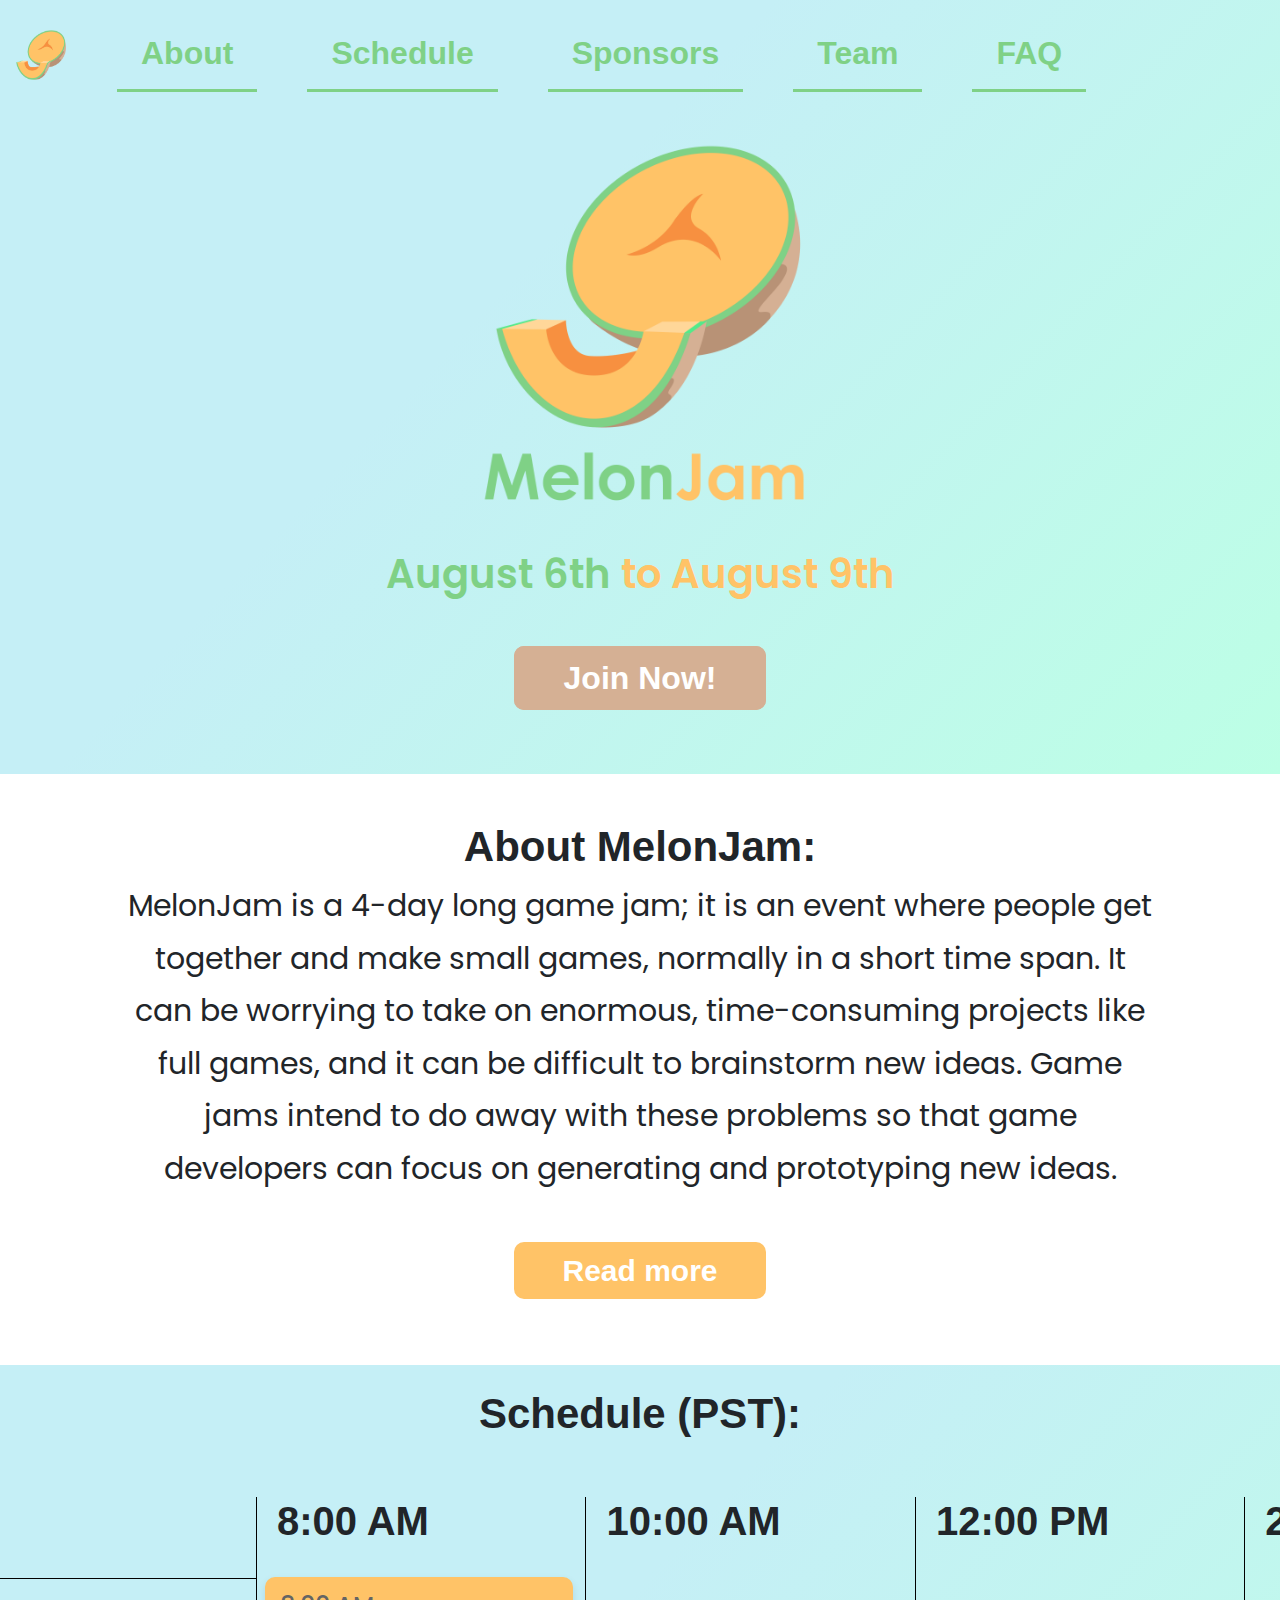
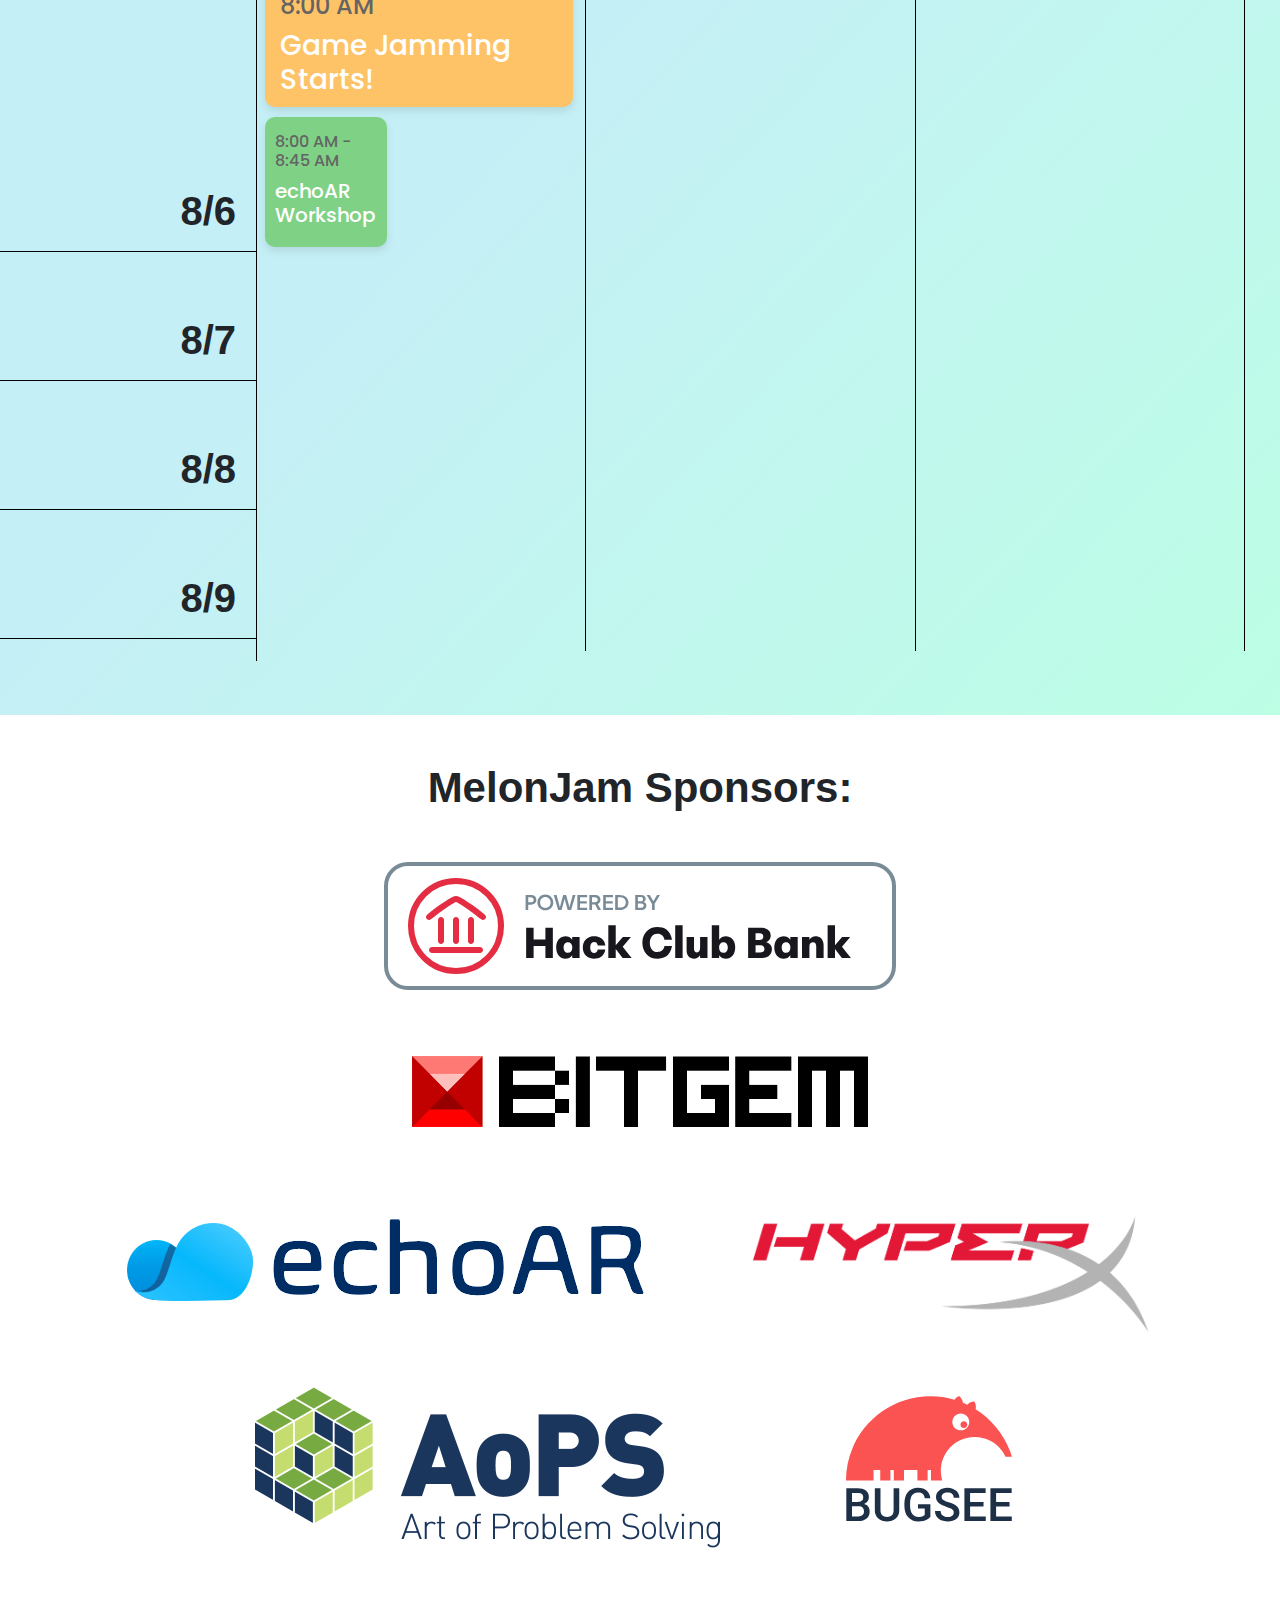
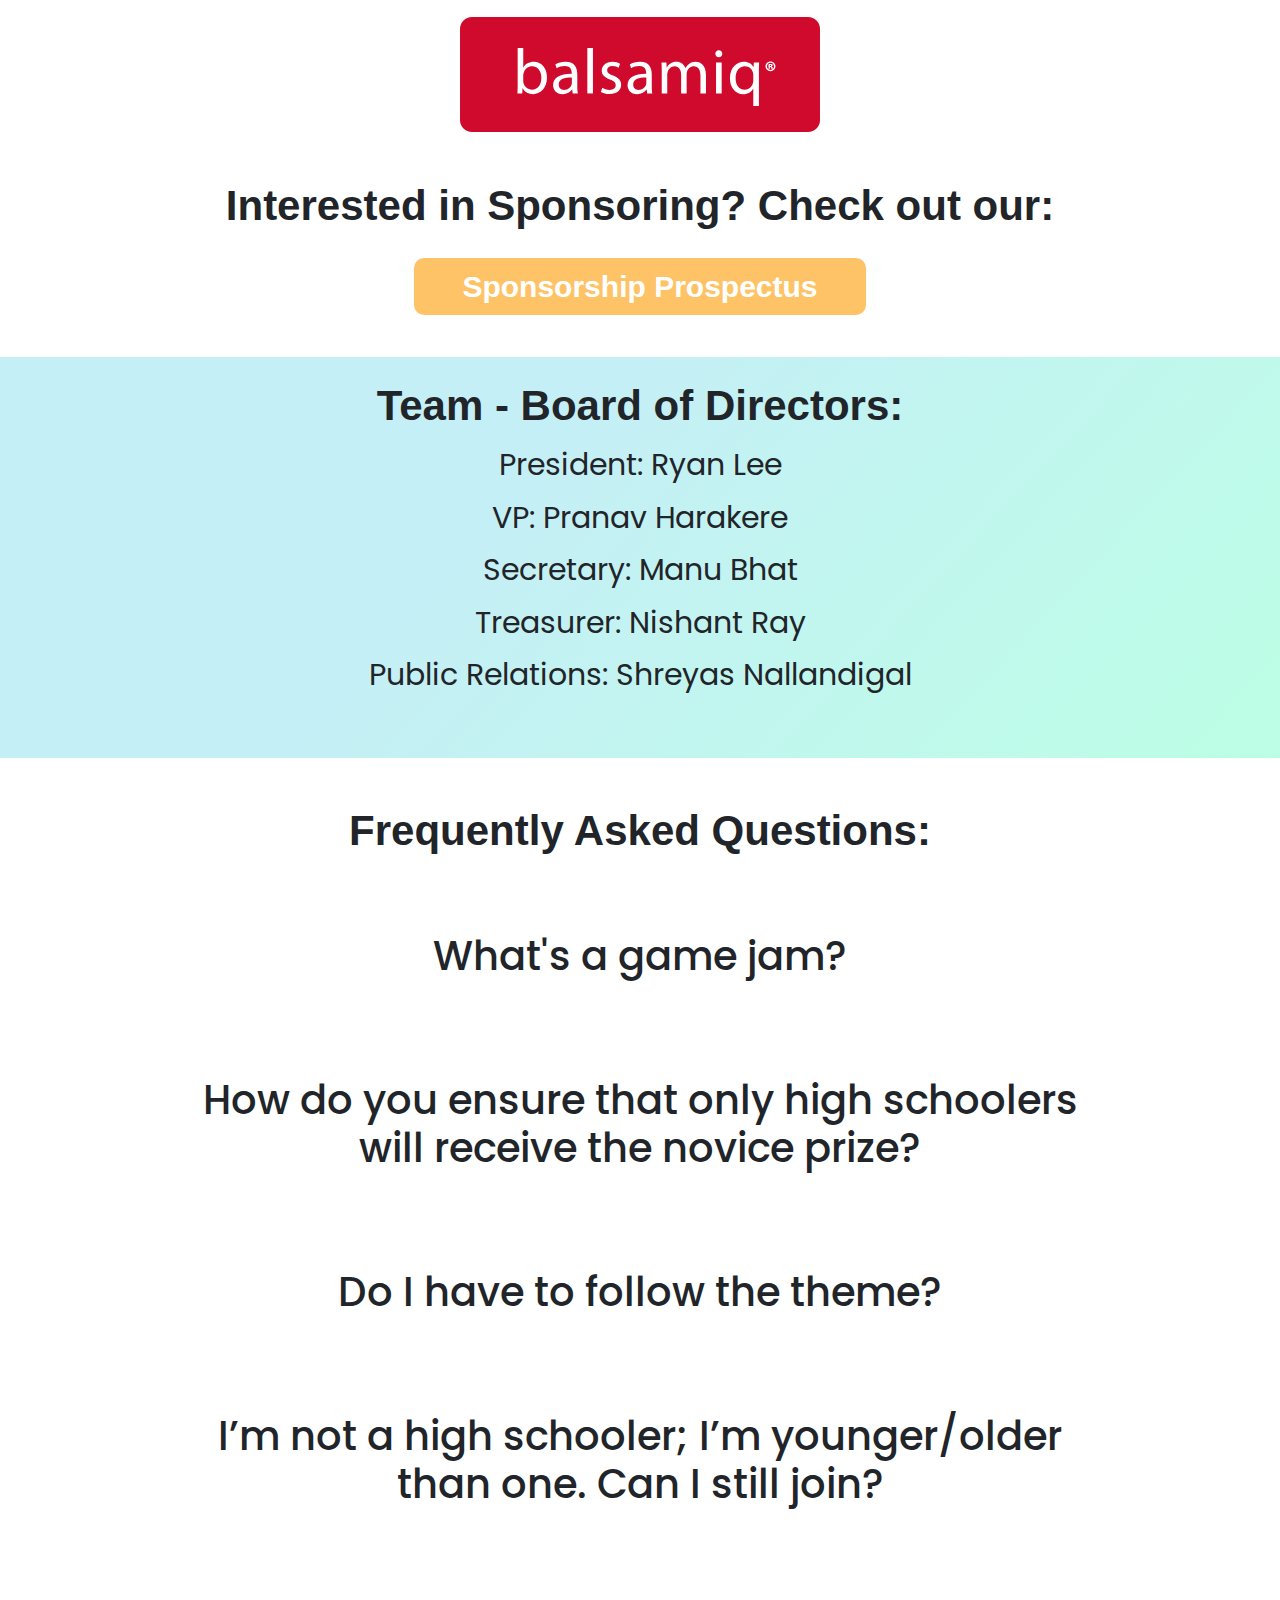
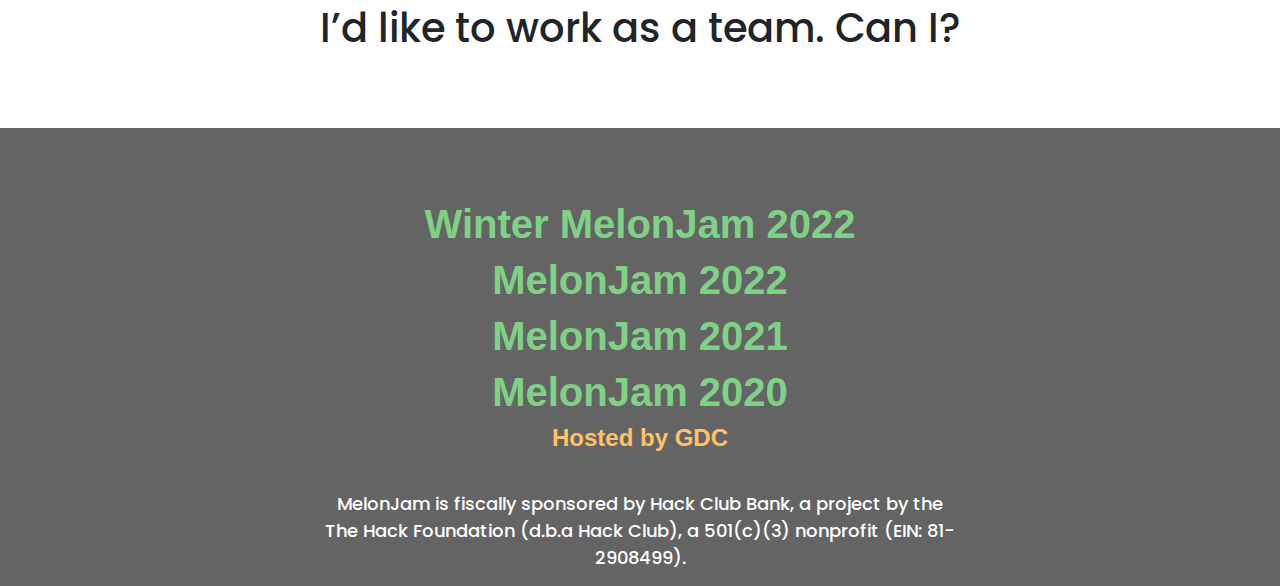
==== 2020.html @ fb9b8779 "Clears sponsors, update icon, footer links & schedule" ====
<!DOCTYPE html>
<html lang="en">
<head>
	<!-- Required meta tags -->
	<meta charset="utf-8">
	<meta name="viewport" content="width=device-width, initial-scale=1, shrink-to-fit=yes">

	<!-- Page Preview Information -->
	<meta name="description" content="MelonJam is a game jam created by the Cupertino Game Dev Club with the intent of bridging the gap between high schoolers with a game development interest and experienced game developers.">
	<meta name="keywords" content="MelonJam, Game Jam, CGDC, GDC, Game Dev Club, Cupertino, Cupertino Game Dev Club, Cupertino Game Development Club, Hackathon, Games, Video Games, Programming, Coding, Development, Unity, C#">
	<meta property="og:title" content="MelonJam">
	<meta property="twitter:title" content="MelonJam">
	<meta property="og:description" content="MelonJam is a game jam created by the Cupertino Game Dev Club with the intent of bridging the gap between high schoolers with a game development interest and experienced game developers.">
	<meta property="twitter:description" content="MelonJam is a game jam created by the Cupertino Game Dev Club with the intent of bridging the gap between high schoolers with a game development interest and experienced game developers.">
	<meta property="og:image" content="images/MelonJam 1/logos/melon_withBG.png">
	<meta property="twitter:image" content="images/MelonJam 1/logos/melon_withBG.png">
	<meta property="og:url" content="https://cupertino-gdc.github.io/melonjam/">
	<link rel="shortcut icon" href="images/MelonJam 1/logos/melon_noText.png"/>

	<!-- CSS stylesheets -->
	<link rel="stylesheet" href="css/2020.css">

	<!-- JavaScripts -->
	<script type="text/javascript" src="js/primary.js"></script>

	<!-- Fonts -->
	<link href="https://fonts.googleapis.com/css2?family=Poppins:ital,wght@0,100;0,200;0,300;0,400;0,500;0,600;0,700;0,800;0,900;1,100;1,200;1,300;1,400;1,500;1,600;1,700;1,800;1,900&display=swap" rel="stylesheet">

	<!-- Bootstrap -->
	<!-- <script src="https://code.jquery.com/jquery-3.4.1.slim.min.js" integrity="sha384-J6qa4849blE2+poT4WnyKhv5vZF5SrPo0iEjwBvKU7imGFAV0wwj1yYfoRSJoZ+n" crossorigin="anonymous"></script>
	<script src="https://cdn.jsdelivr.net/npm/popper.js@1.16.0/dist/umd/popper.min.js" integrity="sha384-Q6E9RHvbIyZFJoft+2mJbHaEWldlvI9IOYy5n3zV9zzTtmI3UksdQRVvoxMfooAo" crossorigin="anonymous"></script>
	<script src="https://stackpath.bootstrapcdn.com/bootstrap/4.4.1/js/bootstrap.min.js" integrity="sha384-wfSDF2E50Y2D1uUdj0O3uMBJnjuUD4Ih7YwaYd1iqfktj0Uod8GCExl3Og8ifwB6" crossorigin="anonymous"></script>
	<link rel="stylesheet" href="https://stackpath.bootstrapcdn.com/bootstrap/4.4.1/css/bootstrap.min.css" integrity="sha384-Vkoo8x4CGsO3+Hhxv8T/Q5PaXtkKtu6ug5TOeNV6gBiFeWPGFN9MuhOf23Q9Ifjh" crossorigin="anonymous">
	<link rel="stylesheet" href="https://stackpath.bootstrapcdn.com/font-awesome/4.7.0/css/font-awesome.min.css"> -->

	<link rel="stylesheet" href="https://maxcdn.bootstrapcdn.com/bootstrap/4.5.0/css/bootstrap.min.css">
	<script src="https://ajax.googleapis.com/ajax/libs/jquery/3.5.1/jquery.min.js"></script>
	<script src="https://cdnjs.cloudflare.com/ajax/libs/popper.js/1.16.0/umd/popper.min.js"></script>
	<script src="https://maxcdn.bootstrapcdn.com/bootstrap/4.5.0/js/bootstrap.min.js"></script>

	<link rel="stylesheet" href="https://cdnjs.cloudflare.com/ajax/libs/font-awesome/4.7.0/css/font-awesome.min.css">

	<title>MelonJam</title>

</head>

<style type="text/css">

body, html {
	 background-color: rgb(100, 100, 100);
}

</style>

<body>

	<div id="header-div" >
		<br>
		<nav class="navbar navbar-expand-md bg-transparent navbar-light">
		  <a class="navbar-brand" href="#" onclick="scrollToTop()">
			  <img src="images/MelonJam 1/logos/melon_noText.png" alt="test" id="navbar-logo">
		  </a>
		  <button class="navbar-toggler" type="button" data-toggle="collapse" data-target="#collapsibleNavbar">
		    <span class="navbar-toggler-icon"></span>
		  </button>
		  <div class="collapse navbar-collapse navbar-toggleable-sm" id="collapsibleNavbar">
		    <ul class="navbar-nav">
		      <li class="nav-item">
		        <a class="navbutton" href="#about" onclick="scrollToElement('about-div')">About</a>
		      </li>
		      <li class="nav-item">
		        <a class="navbutton" href="#schedule" onclick="scrollToElement('schedule-div')">Schedule</a>
		      </li>
		      <li class="nav-item">
		        <a class="navbutton" href="#sponsors" onclick="scrollToElement('sponsors-div')">Sponsors</a>
		      </li>
			  <li class="nav-item">
		        <a class="navbutton" href="#team" onclick="scrollToElement('team-div')">Team</a>
		      </li>
			  <li class="nav-item">
		        <a class="navbutton" href="#FAQ" onclick="scrollToElement('faq-div')">FAQ</a>
		      </li>
		    </ul>
		  </div>
		</nav>

		<img src="images/MelonJam 1/logos/melon.png" alt="MelonJam" id="header-logo" onclick="scrollToTop()">

		<h1 id="dates"><span style="color: rgb(127, 209, 134);">August 6th</span> <span style="color: rgb(255, 195, 103);">to</span> <span style="color: rgb(255, 195, 103);">August 9th</span></h1>

		<br><br>

		<a href="https://melon-jam.devpost.com/" id="join-button">Join Now!</a>
		<br><br><br><br>
	</div>


	<div id="about-div">
		<br><br>
		<h1 style="font-size: 42px; font-weight: 600;">About MelonJam:</h1>
		<h1 style="width: 80vw; margin: auto; line-height: 1.75; font-weight: 400; font-size: 30px; font-family: 'Poppins', sans-serif;">
			MelonJam is a 4-day long game jam; it is an event where people get together and make small games, normally in a short time span. It can be worrying to take on enormous, time-consuming projects like full games, and it can be difficult to brainstorm new ideas. Game jams intend to do away with these problems so that game developers can focus on generating and prototyping new ideas.
			<br><br>
			<span id="about-more-text">
				MelonJam was created by the Cupertino Game Development Club with the intent of bridging the gap between high schoolers with a game development interest and experienced game developers. We offer a chance for students interested in game development to try their hand at making a small game while encouraging them to improve their skills so that they can make something big in the future. True to the purpose of a game jam, MelonJam also gives developers a chance to have fun brainstorming and developing a game, irrespective of experience.
				<br><br>
			</span>
		</h1>
		<a id="read-more-button" onclick="readMore()">Read more</a>
		<br><br><br><br>
	</div>

	<div id="schedule-div">
		<br>
		<h1 style="font-size: 42px; font-weight: 600;">Schedule (PST):</h1>
		<!-- <br>
		<h1 style="font-weight: 400; font-size: 36px; font-family: 'Poppins', sans-serif; line-height: 2;"><i>August 6th, 8:00 AM:</i> Theme Announced<br><i>August 9th, 6:00 PM:</i> MelonJam Ends</h1>
		<br><br><br> -->

		<div id="days">
			<hr style="border-color: black;">
			<br><br><br><br><br><br><br><br>
			<h1 class="day-text">8/6</h1>
			<hr style="border-color: black;">
			<br><br>
			<h1 class="day-text">8/7</h1>
			<hr style="border-color: black;">
			<br><br>
			<h1 class="day-text">8/8</h1>
			<hr style="border-color: black;">
			<br><br>
			<h1 class="day-text">8/9</h1>
			<hr style="border-color: black;">
		</div>

		<div id="timings">
			<div class="time-column">
				<h1 class="time-text">8:00 AM</h1>
				<br>
				<div class="event special" onclick="openModal('start-modal')">
					<h4 style="color: rgb(100, 100, 100);">8:00 AM</h4>
					<h3>Game Jamming<br>Starts!</h3>
				</div>
				<div id="start-modal" class="event-modal">
			    	<span class="close" onclick="closeModal('start-modal')">&times</span>
			    	<h3 style="font-weight: 700">Game Jamming Begins!</h3>
					<div style="margin-top: 15px; padding-left: 5px;">
						<i class="icon fa fa-clock-o"></i>
						<h4 style="font-weight: 600; font-family: 'Poppins', sans-serif; display: inline-block; padding-left: 10px; margin-top: -2px; vertical-align: top;">8/6, 8:00 AM</h4>
						<br>
						<i class="icon fa fa-external-link"></i>
						<h4 style="font-weight: 600; font-family: 'Poppins', sans-serif; display: inline-block; padding-left: 10px; margin-top: -2px; vertical-align: top;"><a href="https://melon-jam.devpost.com">Devpost</a></h4>
					</div>
				</div>
				<div class="event" style="margin-left: 8.125px; margin-top: 10px; width: 121.875px; padding-left: 10px;" onclick="openModal('echoAR-modal')">
					<h4 style="color: rgb(100, 100, 100); font-size: 16px">8:00 AM -<br>8:45 AM</h4>
					<h3 style="font-size: 20px;">echoAR<br>Workshop</h3>
				</div>
				<div id="echoAR-modal" class="event-modal" style="width: 400px; margin-left: 8.125px;">
			    	<span class="close" onclick="closeModal('echoAR-modal')">&times</span>
			    	<h3 style="font-weight: 700">echoAR Workshop</h3>
					<div style="margin-top: 15px; padding-left: 5px;">
						<i class="icon fa fa-clock-o"></i>
						<h4 style="font-weight: 600; font-family: 'Poppins', sans-serif; display: inline-block; padding-left: 10px; margin-top: -2px; vertical-align: top;">8/6, 8:00 AM - 8:45 AM</h4>
						<br>
						<i class="icon fa fa-info-circle"></i>
						<h4 style="font-weight: 600; font-family: 'Poppins', sans-serif; display: inline-block; padding-left: 10px; margin-top: -2px; vertical-align: top;">Build a Cloud-Connected<br>AR/VR App in 15 Minutes<br>or Less</h4>
						<br>
						<i class="icon fa fa-external-link"></i>
						<h4 style="font-weight: 600; font-family: 'Poppins', sans-serif; display: inline-block; padding-left: 10px; margin-top: -2px; vertical-align: top;"><a href="https://meet.google.com/bqd-pnfn-igr">Google Meet Link</a></h4>
					</div>
				</div>
				<div class="event placeholder">
					<h1>placeholder</h1>
				</div>
				<div class="event placeholder">
					<h1>placeholder</h1>
				</div>
				<div class="event placeholder">
					<h1>placeholder</h1>
				</div>
				<br>
			</div>

			<div class="time-column">
				<h1 class="time-text">10:00 AM</h1>
				<br>
				<div class="event placeholder">
					<h1>placeholder</h1>
				</div>
				<div class="event placeholder">
					<h1>placeholder</h1>
				</div>
				<div class="event placeholder">
					<h1>placeholder</h1>
				</div>
				<div class="event placeholder">
					<h1>placeholder</h1>
				</div>
				<div class="event placeholder">
					<h1>placeholder</h1>
				</div>
				<br>
			</div>

			<div class="time-column">
				<h1 class="time-text">12:00 PM</h1>
				<br>
				<div class="event placeholder">
					<h1>placeholder</h1>
				</div>
				<div class="event placeholder">
					<h1>placeholder</h1>
				</div>
				<div class="event placeholder">
					<h1>placeholder</h1>
				</div>
				<div class="event placeholder">
					<h1>placeholder</h1>
				</div>
				<div class="event placeholder">
					<h1>placeholder</h1>
				</div>
				<br>
			</div>

			<div class="time-column">
				<h1 class="time-text">2:00 PM</h1>
				<br>
				<div class="event placeholder">
					<h1>placeholder</h1>
				</div>
				<div class="event placeholder">
					<h1>placeholder</h1>
				</div>
				<div class="event placeholder">
					<h1>placeholder</h1>
				</div>
				<div class="event placeholder">
					<h1>placeholder</h1>
				</div>
				<div class="event placeholder">
					<h1>placeholder</h1>
				</div>
				<br>
			</div>

			<div class="time-column">
				<h1 class="time-text">4:00 PM</h1>
				<br>
				<div class="event placeholder">
					<h1>placeholder</h1>
				</div>
				<div class="event placeholder">
					<h1>placeholder</h1>
				</div>
				<div class="event placeholder">
					<h1>placeholder</h1>
				</div>
				<div class="event placeholder">
					<h1>placeholder</h1>
				</div>
				<div class="event placeholder">
					<h1>placeholder</h1>
				</div>
				<br>
			</div>

			<div class="time-column">
				<h1 class="time-text">6:00 PM</h1>
				<br>
				<div class="event placeholder">
					<h1>placeholder</h1>
				</div>
				<div class="event placeholder">
					<h1>placeholder</h1>
				</div>
				<div class="event placeholder">
					<h1>placeholder</h1>
				</div>
				<div id="end-modal" class="event-modal" style="margin-top: -45px">
			    	<span class="close" onclick="closeModal('end-modal')">&times</span>
			    	<h3 style="font-weight: 700">Game Jamming Ends!</h3>
					<div style="margin-top: 15px; padding-left: 5px;">
						<i class="icon fa fa-clock-o"></i>
						<h4 style="font-weight: 600; font-family: 'Poppins', sans-serif; display: inline-block; padding-left: 10px; margin-top: -2px; vertical-align: top;">8/9, 6:00 PM</h4>
						<br>
						<i class="icon fa fa-external-link"></i>
						<h4 style="font-weight: 600; font-family: 'Poppins', sans-serif; display: inline-block; padding-left: 10px; margin-top: -2px; vertical-align: top;"><a href="https://melon-jam.devpost.com">Devpost</a></h4>
					</div>
				</div>
				<div class="event placeholder">
					<h1>placeholder</h1>
				</div>
				<div class="event special" onclick="openModal('end-modal')">
					<h4 style="color: rgb(100, 100, 100);">6:00 PM</h4>
					<h3>Game Jamming<br>Ends</h3>
				</div>
				<br>
			</div>

			<div class="time-column">
				<h1 class="time-text">8:00 PM</h1>
				<br>
				<div class="event placeholder">
					<h1>placeholder</h1>
				</div>
				<div class="event placeholder">
					<h1>placeholder</h1>
				</div>
				<div class="event placeholder">
					<h1>placeholder</h1>
				</div>
				<div class="event placeholder">
					<h1>placeholder</h1>
				</div>
				<div class="event placeholder">
					<h1>placeholder</h1>
				</div>
				<br>
			</div>
		</div>

	</div>

	<div id="sponsors-div">
		<br><br>
		<h1 style="font-size: 42px; font-weight: 600; font-family: 'Century Gothic', sans-serif;">MelonJam Sponsors:</h1>
		<br><br>

		<svg class="hackclub sponsor" width="256" height="64" viewBox="0 0 256 64" fill="none" xmlns="http://www.w3.org/2000/svg" onclick="window.open('https://hackclub.com/')">
			<g clip-path="url(#clip0)">
				<rect x="1" y="1" width="254" height="62" rx="11" fill="white" stroke="#798B96" stroke-width="2"/>
				<path d="M70.792 24H72.112V21.324H73.348C75.256 21.324 76.192 20.244 76.192 18.876C76.192 17.4 75.232 16.44 73.276 16.44H70.792V24ZM73.324 17.58C74.236 17.58 74.836 18.036 74.836 18.888C74.836 19.728 74.38 20.184 73.36 20.184H72.112V17.58H73.324ZM80.6704 24.18C82.8424 24.18 84.6304 22.512 84.6304 20.22C84.6304 17.928 82.8304 16.26 80.6704 16.26C78.5224 16.26 76.7224 17.928 76.7224 20.22C76.7224 22.512 78.5104 24.18 80.6704 24.18ZM80.6704 22.956C79.1704 22.956 78.0664 21.84 78.0664 20.22C78.0664 18.6 79.1704 17.484 80.6704 17.484C82.1704 17.484 83.2984 18.6 83.2984 20.22C83.2984 21.84 82.1704 22.956 80.6704 22.956ZM86.3019 16.44H84.8619L87.0819 24H88.7979L90.3099 18.432L91.8339 24H93.5499L95.7699 16.44H94.3659L92.7219 22.62L91.0779 16.44H89.5899L87.9459 22.62L86.3019 16.44ZM96.667 24H101.575V22.836H97.987V20.76H101.395V19.596H97.987V17.604H101.575V16.44H96.667V24ZM102.667 24H103.987V21.228H105.559L106.975 24H108.511L106.867 20.952C107.779 20.556 108.235 19.764 108.235 18.828C108.235 17.388 107.275 16.44 105.319 16.44H102.667V24ZM105.367 17.58C106.279 17.58 106.879 18.024 106.879 18.84C106.879 19.656 106.423 20.088 105.403 20.088H103.987V17.58H105.367ZM109.593 24H114.501V22.836H110.913V20.76H114.321V19.596H110.913V17.604H114.501V16.44H109.593V24ZM115.593 24H117.645C120.561 24 122.229 22.488 122.229 20.22C122.229 17.952 120.561 16.44 117.645 16.44H115.593V24ZM117.801 22.812H116.913V17.628H117.801C119.661 17.628 120.897 18.492 120.897 20.22C120.897 21.948 119.661 22.812 117.801 22.812ZM125.612 24H128.66C130.388 24 131.204 23.064 131.204 21.768C131.204 21.144 130.952 20.4 129.86 20.004C130.604 19.644 130.868 19.02 130.868 18.432C130.868 17.268 130.124 16.44 128.408 16.44H125.612V24ZM128.24 17.532C129.056 17.532 129.512 17.844 129.512 18.576C129.512 19.332 129.176 19.632 128.252 19.632H126.932V17.532H128.24ZM128.48 20.688C129.428 20.688 129.848 21.06 129.848 21.804C129.848 22.536 129.44 22.908 128.492 22.908H126.932V20.688H128.48ZM134.023 24H135.343V20.868L137.983 16.44H136.519L134.683 19.608L132.871 16.44H131.347L134.023 20.94V24Z" fill="#798B96"/>
				<path d="M71.08 48H74.8V42.048H80.704V48H84.424V32.88H80.704V38.808H74.8V32.88H71.08V48ZM86.0916 42.72C86.0916 46.344 88.1796 48.36 90.6516 48.36C92.0676 48.36 93.3396 47.784 94.1076 46.608V48H97.8036V37.44H94.1076V38.832C93.3396 37.656 92.0676 37.08 90.6516 37.08C88.1796 37.08 86.0916 39.096 86.0916 42.72ZM91.9716 40.08C93.2916 40.08 94.1556 41.04 94.1556 42.72C94.1556 44.4 93.2676 45.36 91.9716 45.36C90.5796 45.36 89.7876 44.232 89.7876 42.72C89.7876 41.208 90.5796 40.08 91.9716 40.08ZM103.099 42.72C103.099 40.872 104.011 39.96 105.115 39.96C105.979 39.96 106.771 40.512 106.867 41.688H110.659C110.155 38.208 107.371 37.08 105.115 37.08C102.283 37.08 99.403 38.832 99.403 42.72C99.403 46.608 102.283 48.36 105.115 48.36C107.395 48.36 110.179 47.232 110.659 43.752H106.867C106.747 44.904 105.979 45.48 105.115 45.48C104.011 45.48 103.099 44.568 103.099 42.72ZM112.166 48H115.862V43.44L119.294 48H123.806L119.342 42.432L123.47 37.44H119.438L115.862 41.592V31.68H112.166V48ZM140.254 42.048C139.75 44.52 138.142 45 136.702 45C134.446 45 132.91 43.08 132.91 40.44C132.91 37.8 134.422 35.88 136.702 35.88C138.214 35.88 139.75 36.504 140.206 38.832H144.022C143.086 33.864 139.942 32.52 136.702 32.52C132.166 32.52 129.19 35.856 129.19 40.44C129.19 45.024 132.31 48.36 136.702 48.36C139.942 48.36 143.062 47.16 144.022 42.048H140.254ZM145.611 48H149.307V31.68H145.611V48ZM154.999 37.44H151.303V44.16C151.303 46.848 152.815 48.36 155.071 48.36C156.223 48.36 157.351 47.784 158.047 46.632V48H161.743V37.44H158.047V42.792C158.047 44.496 157.375 45.24 156.511 45.24C155.599 45.24 154.999 44.544 154.999 43.104V37.44ZM175.605 42.72C175.605 39.096 173.517 37.08 171.045 37.08C169.629 37.08 168.357 37.656 167.589 38.832V31.68H163.893V48H167.589V46.608C168.357 47.784 169.629 48.36 171.045 48.36C173.517 48.36 175.605 46.344 175.605 42.72ZM169.725 40.08C171.117 40.08 171.909 41.208 171.909 42.72C171.909 44.232 171.117 45.36 169.725 45.36C168.429 45.36 167.541 44.376 167.541 42.72C167.541 41.064 168.405 40.08 169.725 40.08ZM182.057 48H188.561C192.209 48 193.961 46.104 193.961 43.464C193.961 42.264 193.457 40.8 191.057 40.08C192.761 39.384 193.361 38.112 193.361 36.888C193.361 34.704 191.921 32.88 188.105 32.88H182.057V48ZM187.721 35.64C188.921 35.64 189.617 36.12 189.617 37.248C189.617 38.496 189.017 39 187.577 39H185.777V35.64H187.721ZM188.129 41.64C189.449 41.64 190.217 42.24 190.217 43.464C190.217 44.64 189.425 45.24 188.081 45.24H185.777V41.64H188.129ZM195.146 42.72C195.146 46.344 197.234 48.36 199.706 48.36C201.122 48.36 202.394 47.784 203.162 46.608V48H206.858V37.44H203.162V38.832C202.394 37.656 201.122 37.08 199.706 37.08C197.234 37.08 195.146 39.096 195.146 42.72ZM201.026 40.08C202.346 40.08 203.21 41.04 203.21 42.72C203.21 44.4 202.322 45.36 201.026 45.36C199.634 45.36 198.842 44.232 198.842 42.72C198.842 41.208 199.634 40.08 201.026 40.08ZM209.01 48H212.706V42.216C212.706 40.728 213.402 40.08 214.53 40.08C215.562 40.08 216.114 40.776 216.114 42.216V48H219.81V41.856C219.81 38.856 218.274 37.08 215.802 37.08C214.458 37.08 213.378 37.704 212.706 38.832V37.44H209.01V48ZM221.807 48H225.503V43.44L228.935 48H233.447L228.983 42.432L233.111 37.44H229.079L225.503 41.592V31.68H221.807V48Z" fill="#17171D"/>
				<circle cx="36" cy="32" r="22.5" stroke="#E42D42" stroke-width="3"/>
				<path d="M22.5 44C22.5 43.172 23.172 42.5 24 42.5H48C48.828 42.5 49.5 43.172 49.5 44C49.5 44.828 48.828 45.5 48 45.5H24C23.172 45.5 22.5 44.828 22.5 44Z" fill="#E42D42"/>
				<path fill-rule="evenodd" clip-rule="evenodd" d="M36 41C35.172 41 34.5 40.328 34.5 39.5V29C34.5 28.172 35.172 27.5 36 27.5C36.828 27.5 37.5 28.172 37.5 29V39.5C37.5 40.328 36.828 41 36 41Z" fill="#E42D42"/>
				<path fill-rule="evenodd" clip-rule="evenodd" d="M43.5 41C42.672 41 42 40.328 42 39.5V29C42 28.172 42.672 27.5 43.5 27.5C44.328 27.5 45 28.172 45 29V39.5C45 40.328 44.328 41 43.5 41Z" fill="#E42D42"/>
				<path fill-rule="evenodd" clip-rule="evenodd" d="M28.5 41C27.672 41 27 40.328 27 39.5V29C27 28.172 27.672 27.5 28.5 27.5C29.328 27.5 30 28.172 30 29V39.5C30 40.328 29.328 41 28.5 41Z" fill="#E42D42"/>
				<path d="M36.0004 20.027C36.0619 20.048 36.1564 20.084 36.2914 20.144C36.6499 20.2985 37.0759 20.5205 37.6234 20.834C38.7364 21.47 40.1299 22.3685 41.6974 23.4755C44.8489 25.6985 45 26 48.4399 28.5605C49.0249 29.147 49.9759 29.147 50.5609 28.5605C51.1474 27.9755 51.1474 27.0245 50.5609 26.4395C47.25 23.75 46.6519 23.3015 43.4284 21.0245C41.8084 19.8815 40.2949 18.905 39.1114 18.2285C38.5099 17.885 37.9414 17.591 37.4959 17.396C37.1029 17.2235 36.5374 17 36.0004 17C35.4634 17 34.8979 17.2235 34.5049 17.396C34.0594 17.591 33.4909 17.885 32.8894 18.2285C31.7059 18.905 30.1924 19.8815 28.5724 21.0245C25.3489 23.3015 24.7508 23.75 21.4399 26.4395C20.8534 27.0245 20.8534 27.9755 21.4399 28.5605C22.0249 29.147 22.9759 29.147 23.5609 28.5605C27.0008 26 27.1519 25.6985 30.3034 23.4755C31.8709 22.3685 33.2644 21.47 34.3774 20.834C34.9249 20.5205 35.3509 20.2985 35.7094 20.144C35.8444 20.084 35.9389 20.048 36.0004 20.027Z" fill="#E42D42"/>
			</g>
			<defs>
			<clipPath id="clip0">
			<rect width="256" height="64" fill="white"/>
			</clipPath>
			</defs>
		</svg>

		<br><br><br>

		<img src="images/MelonJam 1/sponsors/bitgem.png" alt="BitGem" class="sponsor" width="455.5" height="70.5" onclick="window.open('https://shop.bitgem3d.com/')">

		<br><br>

		<img src="images/MelonJam 1/sponsors/echoar.png" alt="echoAR" class="sponsor" width="521" height="96" onclick="window.open('https://www.echoar.xyz/')">

		<img src="images/MelonJam 1/sponsors/hyperx.png" alt="HyperX" class="hyperx sponsor" width="400" height="128" onclick="window.open('https://www.hyperxgaming.com/')">

		<br>

		<img src="images/MelonJam 1/sponsors/aops.png" alt="AoPS" class="sponsor" width="471" height="165" onclick="window.open('https://artofproblemsolving.com/company')">

		<svg class="sponsor" width="200px" height="200px" viewBox="0 0 200 200" version="1.1" xmlns="http://www.w3.org/2000/svg" xmlns:xlink="http://www.w3.org/1999/xlink" onclick="window.open('https://bugsee.com')">
			<defs></defs>
			<g id="Page-3" stroke="none" stroke-width="1" fill="none" fill-rule="evenodd">
				<g id="Logo-with-text-Copy">
					<ellipse id="Oval-1" fill="#FFFFFF" cx="133" cy="55.5" rx="14" ry="12.5"></ellipse>
					<path d="M134.977552,35.6864273 C136.475455,36.302109 137.951719,36.9593079 139.404896,37.6565821 C141.240632,35.7727542 143.736112,34.7013498 146.321241,34.614977 C147.719452,36.8450932 148.220062,39.568665 147.637916,42.185894 C164.898564,52.9703903 177.969311,69.778598 183.869995,89.6464666 L177.450279,89.646465 C172.078537,78.1036603 160.329899,70.096169 146.700845,70.096169 C127.997477,70.096169 112.835402,85.1762874 112.835402,103.778556 C112.835402,107.173651 113.340448,110.451425 114.279892,113.541611 L102.965783,113.541611 L102.965783,103.119421 L99.609639,103.119421 L99.609639,113.541611 L89.4165661,113.541611 L89.4165661,103.119421 L75.9919881,103.119421 L75.9919881,113.541611 L65.7958752,113.541611 L65.7958752,103.119421 L62.4397307,103.119421 L62.4397307,113.541611 L52.2436178,113.541611 L52.2436178,113.541611 L52.2436178,103.119421 L45.5313288,103.119421 L45.5313288,113.541611 L18,113.541611 C18,67.0359388 55.9051888,29.3356429 102.663609,29.3356429 C110.960331,29.3356429 118.978315,30.5226086 126.555263,32.7351183 C127.656621,31.1064044 129.215417,29.8294884 131.025956,29.0641793 C133.138036,30.6507592 134.585427,33.0238866 134.977551,35.6864267 L134.977552,35.6864273 Z M132.803854,63.3548539 C137.479696,63.3548539 141.270215,59.5848243 141.270215,54.9342571 C141.270215,50.2836899 137.479696,46.5136603 132.803854,46.5136603 C128.128012,46.5136603 124.337493,50.2836899 124.337493,54.9342571 C124.337493,59.5848243 128.128012,63.3548539 132.803854,63.3548539 Z M135.851744,60.9970868 C133.981407,60.9970868 132.465199,59.4890749 132.465199,57.6288481 C132.465199,55.7686212 133.981407,54.2606094 135.851744,54.2606094 C137.72208,54.2606094 139.238288,55.7686212 139.238288,57.6288481 C139.238288,59.4890749 137.72208,60.9970868 135.851744,60.9970868 Z" id="Combined-Shape" fill="#FB5252"></path>
					<path d="M18.3242188,154 L18.3242188,121.296875 L29.5322266,121.296875 C31.2991625,121.296875 32.8863862,121.472817 34.2939453,121.824707 C35.7015044,122.176597 36.8919222,122.71191 37.8652344,123.430664 C38.8385465,124.149418 39.5834935,125.066563 40.1000977,126.182129 C40.6167018,127.297694 40.875,128.619133 40.875,130.146484 C40.875,131.643888 40.4707072,132.99153 39.6621094,134.189453 C38.8535116,135.387376 37.6705807,136.315752 36.1132812,136.974609 C37.0566453,137.229168 37.8764614,137.59977 38.5727539,138.086426 C39.2690465,138.573082 39.8455381,139.14583 40.3022461,139.804688 C40.7589541,140.463545 41.0996083,141.189775 41.3242188,141.983398 C41.5488292,142.777022 41.6611328,143.600582 41.6611328,144.454102 C41.6611328,146.026375 41.4028346,147.407709 40.8862305,148.598145 C40.3696263,149.78858 39.6209359,150.784338 38.6401367,151.585449 C37.6593375,152.38656 36.4689198,152.989256 35.0688477,153.393555 C33.6687756,153.797854 32.0852953,154 30.3183594,154 L18.3242188,154 Z M24.0068359,139.243164 L24.0068359,149.462891 L30.3183594,149.462891 C31.2467494,149.462891 32.0665655,149.3431 32.777832,149.103516 C33.4890986,148.863931 34.0843075,148.523277 34.5634766,148.081543 C35.0426456,147.639809 35.402017,147.111982 35.6416016,146.498047 C35.8811861,145.884112 36.0009766,145.202803 36.0009766,144.454102 C36.0009766,142.836906 35.574223,141.564132 34.7207031,140.635742 C33.8671832,139.707352 32.4821059,139.243164 30.5654297,139.243164 L24.0068359,139.243164 Z M24.0068359,135.06543 L29.5771484,135.06543 C31.3440844,135.06543 32.7254182,134.66488 33.7211914,133.86377 C34.7169646,133.062659 35.2148438,131.928393 35.2148438,130.460938 C35.2148438,128.843742 34.7543991,127.675785 33.8334961,126.957031 C32.9125931,126.238278 31.4788509,125.878906 29.5322266,125.878906 L24.0068359,125.878906 L24.0068359,135.06543 Z M71.2646484,121.296875 L71.2646484,143.173828 C71.2646484,145.045582 70.946455,146.685214 70.3100586,148.092773 C69.6736622,149.500333 68.8014378,150.675777 67.6933594,151.619141 C66.5852809,152.562505 65.2900465,153.270017 63.8076172,153.741699 C62.3251879,154.213381 60.7379642,154.449219 59.0458984,154.449219 C57.2939366,154.449219 55.6730218,154.213381 54.1831055,153.741699 C52.6931892,153.270017 51.4016982,152.562505 50.3085938,151.619141 C49.2154893,150.675777 48.3619822,149.500333 47.7480469,148.092773 C47.1341115,146.685214 46.8271484,145.045582 46.8271484,143.173828 L46.8271484,121.296875 L52.4873047,121.296875 L52.4873047,143.173828 C52.4873047,144.341803 52.6407862,145.348791 52.9477539,146.194824 C53.2547216,147.040857 53.6927055,147.740883 54.2617188,148.294922 C54.830732,148.848961 55.5195272,149.256997 56.328125,149.519043 C57.1367228,149.781089 58.0426382,149.912109 59.0458984,149.912109 C60.0491587,149.912109 60.9588175,149.781089 61.7749023,149.519043 C62.5909872,149.256997 63.2797823,148.848961 63.8413086,148.294922 C64.4028348,147.740883 64.8370753,147.040857 65.144043,146.194824 C65.4510106,145.348791 65.6044922,144.341803 65.6044922,143.173828 L65.6044922,121.296875 L71.2646484,121.296875 Z M102.395508,149.754883 C102.051105,150.204104 101.571943,150.701983 100.958008,151.248535 C100.344072,151.795087 99.554204,152.304197 98.5883789,152.775879 C97.6225538,153.247561 96.4620836,153.644367 95.1069336,153.966309 C93.7517836,154.28825 92.1608164,154.449219 90.3339844,154.449219 C88.2825418,154.449219 86.3995854,154.097334 84.6850586,153.393555 C82.9705318,152.689775 81.4993551,151.671556 80.2714844,150.338867 C79.0436137,149.006178 78.0890334,147.366546 77.4077148,145.419922 C76.7263963,143.473298 76.3857422,141.249687 76.3857422,138.749023 L76.3857422,136.592773 C76.3857422,134.107084 76.6927053,131.887217 77.3066406,129.933105 C77.920576,127.978994 78.8040307,126.328132 79.9570312,124.980469 C81.1100318,123.632806 82.5175698,122.6071 84.1796875,121.90332 C85.8418052,121.199541 87.7285051,120.847656 89.8398438,120.847656 C91.8313902,120.847656 93.568352,121.105954 95.0507812,121.622559 C96.5332105,122.139163 97.7835236,122.861649 98.8017578,123.790039 C99.8199921,124.718429 100.621091,125.822748 101.205078,127.103027 C101.789065,128.383307 102.178384,129.787102 102.373047,131.314453 L96.8027344,131.314453 C96.6679681,130.460933 96.4433609,129.674808 96.1289062,128.956055 C95.8144516,128.237301 95.3839546,127.615888 94.8374023,127.091797 C94.2908501,126.567706 93.6170287,126.155926 92.815918,125.856445 C92.0148072,125.556965 91.0602269,125.407227 89.9521484,125.407227 C88.6194595,125.407227 87.4627328,125.654294 86.4819336,126.148438 C85.5011344,126.642581 84.6850619,127.365067 84.0336914,128.315918 C83.382321,129.266769 82.8956722,130.434726 82.5737305,131.819824 C82.2517888,133.204922 82.0908203,134.780916 82.0908203,136.547852 L82.0908203,138.749023 C82.0908203,140.545907 82.2854798,142.136875 82.6748047,143.521973 C83.0641296,144.907071 83.6219039,146.071284 84.3481445,147.014648 C85.0743851,147.958013 85.9578398,148.676755 86.9985352,149.170898 C88.0392305,149.665042 89.2184179,149.912109 90.5361328,149.912109 C91.509445,149.912109 92.3442348,149.848471 93.0405273,149.721191 C93.7368199,149.593912 94.3245419,149.432944 94.8037109,149.238281 C95.28288,149.043619 95.6759425,148.830242 95.9829102,148.598145 C96.2898778,148.366047 96.5406891,148.145183 96.7353516,147.935547 L96.7353516,141.53418 L89.9970703,141.53418 L89.9970703,137.22168 L102.395508,137.22168 L102.395508,149.754883 Z M125.732422,145.577148 C125.732422,144.918291 125.635092,144.330569 125.44043,143.813965 C125.245767,143.297361 124.890139,142.821942 124.373535,142.387695 C123.856931,141.953448 123.145675,141.537925 122.239746,141.141113 C121.333817,140.744301 120.169603,140.328778 118.74707,139.894531 C117.189771,139.430336 115.752285,138.898766 114.43457,138.299805 C113.116855,137.700843 111.982589,137.004561 111.031738,136.210938 C110.080887,135.417314 109.33594,134.503911 108.796875,133.470703 C108.25781,132.437495 107.988281,131.254564 107.988281,129.921875 C107.988281,128.60416 108.26904,127.391282 108.830566,126.283203 C109.392093,125.175125 110.181961,124.216801 111.200195,123.408203 C112.21843,122.599605 113.438795,121.970705 114.861328,121.521484 C116.283861,121.072263 117.856111,120.847656 119.578125,120.847656 C121.419931,120.847656 123.074537,121.113441 124.541992,121.64502 C126.009447,122.176598 127.24853,122.899084 128.259277,123.8125 C129.270025,124.725916 130.044919,125.785313 130.583984,126.990723 C131.12305,128.196132 131.392578,129.480136 131.392578,130.842773 L125.732422,130.842773 C125.732422,130.04915 125.608888,129.319177 125.361816,128.652832 C125.114745,127.986488 124.736656,127.409996 124.227539,126.92334 C123.718422,126.436684 123.074548,126.058595 122.295898,125.789062 C121.517249,125.51953 120.596359,125.384766 119.533203,125.384766 C118.529943,125.384766 117.661462,125.497069 116.927734,125.72168 C116.194007,125.94629 115.583824,126.26074 115.097168,126.665039 C114.610512,127.069338 114.25114,127.5485 114.019043,128.102539 C113.786945,128.656578 113.670898,129.255531 113.670898,129.899414 C113.670898,131.112311 114.243647,132.123043 115.38916,132.931641 C116.534674,133.740238 118.282866,134.488929 120.633789,135.177734 C122.475595,135.7168 124.070306,136.315752 125.417969,136.974609 C126.765632,137.633467 127.884924,138.378414 128.775879,139.209473 C129.666834,140.040531 130.329425,140.976395 130.763672,142.01709 C131.197919,143.057785 131.415039,144.229486 131.415039,145.532227 C131.415039,146.909838 131.141767,148.14892 130.595215,149.249512 C130.048663,150.350103 129.270025,151.285966 128.259277,152.057129 C127.24853,152.828292 126.024421,153.419757 124.586914,153.831543 C123.149407,154.243329 121.547209,154.449219 119.780273,154.449219 C118.208,154.449219 116.658211,154.235842 115.130859,153.809082 C113.603508,153.382322 112.233405,152.738448 111.020508,151.877441 C109.807611,151.016434 108.83057,149.942064 108.089355,148.654297 C107.348141,147.36653 106.977539,145.854175 106.977539,144.117188 L112.660156,144.117188 C112.660156,145.150396 112.843585,146.037594 113.210449,146.778809 C113.577313,147.520023 114.078936,148.126462 114.715332,148.598145 C115.351728,149.069827 116.104162,149.414224 116.972656,149.631348 C117.84115,149.848471 118.777013,149.957031 119.780273,149.957031 C121.756846,149.957031 123.242996,149.556482 124.23877,148.755371 C125.234543,147.95426 125.732422,146.894863 125.732422,145.577148 Z M155.515625,139.400391 L142.083984,139.400391 L142.083984,149.462891 L157.78418,149.462891 L157.78418,154 L136.401367,154 L136.401367,121.296875 L157.626953,121.296875 L157.626953,125.878906 L142.083984,125.878906 L142.083984,134.908203 L155.515625,134.908203 L155.515625,139.400391 Z M181.525391,139.400391 L168.09375,139.400391 L168.09375,149.462891 L183.793945,149.462891 L183.793945,154 L162.411133,154 L162.411133,121.296875 L183.636719,121.296875 L183.636719,125.878906 L168.09375,125.878906 L168.09375,134.908203 L181.525391,134.908203 L181.525391,139.400391 Z" id="BUGSEE" fill="#1E3046"></path>
				</g>
			</g>
		</svg>

		<svg enable-background="new 0 0 360 115" height="115" viewBox="0 0 360 115" width="360" xmlns="http://www.w3.org/2000/svg" class="balsamiq sponsor" onclick="window.open('https://www.balsamiq.com/')">
			<path clip-rule="evenodd" d="m0 103c0 6.627 5.373 12 12 12h336c6.627 0 12-5.373 12-12v-91c0-6.627-5.373-12-12-12h-336c-6.627 0-12 5.373-12 12z" fill="#cf0a2c" fill-rule="evenodd"/>
			<g fill="#fff">
				<path d="m57.416 76.436c.128-2.112.256-5.248.256-8v-37.436h5.567v19.455h.128c1.984-3.456 5.568-5.696 10.559-5.696 7.68 0 13.119 6.399 13.055 15.807 0 11.071-6.976 16.575-13.887 16.575-4.48 0-8.063-1.728-10.367-5.824h-.192l-.256 5.12h-4.863zm5.823-12.415c0 .704.128 1.408.256 2.048 1.088 3.904 4.352 6.592 8.447 6.592 5.888 0 9.408-4.8 9.408-11.903 0-6.208-3.2-11.52-9.215-11.52-3.84 0-7.424 2.624-8.576 6.912-.128.64-.32 1.408-.32 2.304z"/>
				<path d="m112.684 76.436-.448-3.904h-.192c-1.728 2.432-5.056 4.608-9.472 4.608-6.271 0-9.471-4.416-9.471-8.896 0-7.487 6.656-11.583 18.623-11.519v-.64c0-2.56-.704-7.167-7.039-7.167-2.88 0-5.888.896-8.063 2.304l-1.28-3.711c2.56-1.664 6.271-2.752 10.175-2.752 9.472 0 11.775 6.463 11.775 12.671v11.583c0 2.688.128 5.311.512 7.423zm-.832-15.807c-6.144-.128-13.119.96-13.119 6.975 0 3.648 2.432 5.375 5.312 5.375 4.032 0 6.591-2.56 7.487-5.183.192-.576.32-1.216.32-1.792z"/>
				<path d="m127.315 31h5.631v45.437h-5.631z"/>
				<path d="m142.271 70.676c1.664 1.088 4.607 2.24 7.423 2.24 4.096 0 6.016-2.048 6.016-4.608 0-2.688-1.6-4.16-5.76-5.696-5.567-1.983-8.191-5.055-8.191-8.767 0-4.992 4.032-9.087 10.688-9.087 3.136 0 5.887.896 7.615 1.92l-1.408 4.096c-1.216-.768-3.456-1.792-6.335-1.792-3.328 0-5.184 1.92-5.184 4.224 0 2.56 1.855 3.712 5.887 5.248 5.376 2.048 8.127 4.736 8.127 9.344 0 5.439-4.224 9.279-11.583 9.279-3.392 0-6.527-.832-8.704-2.111z"/>
				<path d="m187.153 76.436-.448-3.904h-.192c-1.728 2.432-5.056 4.608-9.471 4.608-6.271 0-9.471-4.416-9.471-8.896 0-7.487 6.656-11.583 18.623-11.519v-.64c0-2.56-.704-7.167-7.04-7.167-2.879 0-5.887.896-8.063 2.304l-1.28-3.711c2.56-1.664 6.272-2.752 10.175-2.752 9.472 0 11.775 6.463 11.775 12.671v11.583c0 2.688.128 5.311.512 7.423zm-.832-15.807c-6.144-.128-13.119.96-13.119 6.975 0 3.648 2.432 5.375 5.312 5.375 4.031 0 6.592-2.56 7.487-5.183.192-.576.32-1.216.32-1.792z"/>
				<path d="m201.74 53.846c0-3.2-.064-5.824-.256-8.383h4.928l.256 4.992h.191c1.729-2.944 4.608-5.696 9.728-5.696 4.224 0 7.424 2.56 8.768 6.208h.128c.96-1.728 2.176-3.072 3.456-4.032 1.855-1.408 3.903-2.176 6.847-2.176 4.096 0 10.176 2.688 10.176 13.439v18.239h-5.504v-17.536c0-5.952-2.176-9.535-6.72-9.535-3.199 0-5.695 2.368-6.655 5.12-.256.768-.448 1.792-.448 2.815v19.135h-5.503v-18.559c0-4.928-2.176-8.511-6.464-8.511-3.52 0-6.079 2.815-6.976 5.631-.319.832-.448 1.792-.448 2.752v18.687h-5.503v-22.59z"/>
				<path d="m262.309 36.759c.063 1.92-1.344 3.456-3.584 3.456-1.983 0-3.392-1.536-3.392-3.456 0-1.984 1.472-3.52 3.52-3.52 2.112 0 3.456 1.536 3.456 3.52zm-6.272 39.677v-30.974h5.632v30.974z"/>
				<path d="m293.276 71.636h-.128c-1.664 3.072-5.119 5.504-10.111 5.504-7.231 0-13.119-6.271-13.119-15.679 0-11.583 7.487-16.703 14.016-16.703 4.799 0 7.999 2.368 9.535 5.375h.128l.191-4.671h5.312c-.128 2.624-.191 5.312-.191 8.511v35.133h-5.632v-17.47zm0-13.631c0-.768-.063-1.664-.256-2.368-.832-3.456-3.84-6.4-8.063-6.4-5.823 0-9.344 4.928-9.344 11.903 0 6.144 2.944 11.52 9.151 11.52 3.648 0 6.784-2.24 8.063-6.144.256-.768.448-1.856.448-2.688v-5.823z"/>
				<path d="m315.458 49.334c0 2.688-2.184 4.845-4.955 4.845-2.772 0-4.984-2.156-4.984-4.845 0-2.66 2.212-4.815 4.984-4.815s4.955 2.155 4.955 4.815zm-8.455.028c0 2.016 1.483 3.612 3.5 3.612 2.016 0 3.5-1.597 3.5-3.641 0-1.988-1.484-3.612-3.528-3.612-1.988.001-3.472 1.625-3.472 3.641zm2.884 2.268h-1.372v-4.452c.308-.056 1.036-.14 1.96-.14 1.008 0 1.456.14 1.792.336.28.196.476.532.476.98s-.42.84-1.036 1.008v.056c.505.168.784.504.925 1.148.14.644.224.896.308 1.063h-1.54c-.14-.168-.224-.56-.308-.951-.084-.448-.309-.673-.756-.673h-.448v1.625zm.056-2.548h.393c.504 0 .84-.195.84-.531 0-.364-.309-.561-.784-.561-.168 0-.336.028-.448.028v1.064z"/>
			</g>
		</svg>

		<br><br>

		<h1 style="font-size: 42px; font-weight: 600;">Interested in Sponsoring? Check out our:</h1>
		<br>
		<a id="prospectus-button" target="_blank" href="https://drive.google.com/file/d/1rS_MfscN7-uXoX1fppevrdlYZmVkUP5J/view">Sponsorship Prospectus</a>

		<br><br><br>
	</div>

	<div id="team-div">
		<br>
		<h1 style="font-size: 42px; font-weight: 600;">Team - Board of Directors:</h1>
		<h1 style="font-weight: 400; font-size: 30px; font-family: 'Poppins', sans-serif; line-height: 1.75;">President: Ryan Lee<br>VP: Pranav Harakere<br>Secretary: Manu Bhat<br>Treasurer: Nishant Ray<br>Public Relations: Shreyas Nallandigal</h1>
		<br><br>
	</div>

	<div id="faq-div">
		<br><br>
		<h1 style="font-size: 42px; font-weight: 600; font-family: 'Century Gothic', sans-serif;">Frequently Asked Questions:</h1>
		<br>

		<div class="faq" onclick="expandFAQ(0)" onmouseover="enterHoverFAQ(0)" onmouseout="exitHoverFAQ(0)">
			<h1 style="font-weight: 500;">What's a game jam?</h1>
			<p class="faq-answer">
				<br>
				A game jam is a lot like a hackathon for games. People develop games using any tools that they have, then submit them by a due date. As with hackathons, people are free to use any resources that are available to them to develop their game: their game engine of choice, their digital art program of choice, youtube coding tutorials, books on art, anything. You can even use human resources—you can team up with others to make your game better.
				<br><br>
				Most game jams, as does Melon Jam, also have a theme. Some jams prefer or require that you stick to the theme; others don’t, and only intend for the theme to be a tool to kickstart your brainstorming. To make the jam more challenging and to enforce creativity via restriction, MelonJam requires that you connect your game to the theme in some way.
				<br><br>
			</p>
		</div>

		<div class="faq" onclick="expandFAQ(1)" onmouseover="enterHoverFAQ(1)" onmouseout="exitHoverFAQ(1)">
			<h1 style="font-weight: 500;">How do you ensure that only high schoolers will receive the novice prize?</h1>
			<p class="faq-answer">
				<br>
				At present, the pandemic has forced most schools to make use of distance learning; even before that, schools have been utilizing technology to aid students in education. We are therefore relatively confident that you are affiliated in some way with a learning management system. In the sign up form, we will request some of the information associated with that account—only as much as is appropriate to confirm your identity, and no more. Once you sign up, we will use the information given to us to determine whether you are a high school student or younger. If you cannot do so, you still have the chance to compete for the advanced prize.
				<br><br>
			</p>
		</div>

		<div class="faq" onclick="expandFAQ(2)" onmouseover="enterHoverFAQ(2)" onmouseout="exitHoverFAQ(2)">
			<h1 style="font-weight: 500;">Do I have to follow the theme?</h1>
			<p class="faq-answer">
				<br>
				Yes; to be eligible for a prize, your game must have some aspect that fits the theme in some way. This is because we want to make the jam more challenging as well as enforce creativity through restriction.
				<br><br>
			</p>
		</div>

		<br>

		<div class="faq" onclick="expandFAQ(3)" onmouseover="enterHoverFAQ(3)" onmouseout="exitHoverFAQ(3)">
			<h1 style="font-weight: 500;">I’m not a high schooler; I’m younger/older than one. Can I still join? </h1>
			<p class="faq-answer">
				<br>
				Yes; we do not intend to restrict anyone from participating in MelonJam. While we do target pre-collegiate students in particular, we believe that there is much to gain from having people from all sorts of backgrounds share their games and ideas with others.
				<br><br>
				That said, you must be able to guarantee that you are a high school student or under to be eligible for the novice prize. If you cannot, you still have the chance to win the advanced prize.
				<br><br>
			</p>
		</div>

		<div class="faq" onclick="expandFAQ(4)" onmouseover="enterHoverFAQ(4)" onmouseout="exitHoverFAQ(4)">
			<h1 style="font-weight: 500;">I’d like to work as a team. Can I?</h1>
			<p class="faq-answer">
				<br>
				Yes, you may. However, if a member of your team cannot confirm that they are a high school student or younger, then your entire team will be ineligible for the novice prize. This is to prevent piggybacking, where one experienced team member takes care of the work for others.
				<br><br>
			</p>
		</div>

		<br><br>
	</div>

	<footer id="footer">
		<br><br><br>
		<h1 class="footerMJ" onclick="window.open('https://gamedevclub.tech/melonjam/')">Winter MelonJam 2022</h1>
		<h1 class="footerMJ" onclick="window.open('https://gamedevclub.tech/melonjam/2022')">MelonJam 2022</h1>
		<h1 class="footerMJ" onclick="window.open('https://gamedevclub.tech/melonjam/2021')">MelonJam 2021</h1>
		<h1 class="footerMJ" onclick="scrollToTop()">MelonJam 2020</h1>
		<h4 class="footerGDC" onclick="window.location.href = 'https://cupertino-gdc.github.io/'">Hosted by GDC<h4>
		<br>

		<p class="legal">MelonJam is fiscally sponsored by Hack Club Bank, a project by the The Hack Foundation (d.b.a Hack Club), a 501(c)(3) nonprofit (EIN: 81-2908499).</p>
	</footer>

</body>

</html>
---- css/2020.css ----
::selection {
    background: rgba(118, 250, 255, 0.164);
    text-shadow: 0px 0px 2px;
}

::-webkit-scrollbar {
    width: 10px;
    background-color: rgb(197, 239, 246);
}

/* Track */
::-webkit-scrollbar-track {
    border-radius: 0px;
    background: rgba(0, 0, 0, 0);
}

/* Handle */
::-webkit-scrollbar-thumb {
    background: rgb(127, 209, 134);
    border-radius: 10px;
}

/* Handle on hover */
::-webkit-scrollbar-thumb:hover {
    background: rgb(95, 157, 101);
}

#header-div {
    background: linear-gradient(313deg, rgba(2,0,36,1) 0%, rgba(188,255,229,1) 0%, rgba(197,239,246,1) 61%);
    margin-top: -15px;
    width: 100%;
    text-align: center;
}

#navbar-logo {
    width: 50px;
    height: 50px;
    margin-right: 35px;
    transition: all 0.5s;
}

#navbar-logo:hover {
    transform: scale(1.25);
}

.navbutton {
    display: inline-block;
    font-size: 32px;
    color: rgb(127, 209, 134);
    font-weight: 700;
    padding: 12px 24px;
    padding-bottom: 12px;
    border-radius: 0px;
    text-decoration: none;
    position: relative;
    border-bottom: solid 3px rgb(127, 209, 134);
    margin-right: 50px;
    transition: all 0.7s;
}

.navbutton:hover {
    border-bottom: none;
    border-radius: 50px;
    text-decoration: none;
    text-decoration-color: white;
    color: white;
    background-color: rgb(127, 209, 134);
}

#header-logo {
    cursor: pointer;
    width: 450px;
    height: 450px;
    text-align: center;
    transition: all 0.5s;
}

#header-logo:hover {
    transform: scale(1.05);
    /* filter: drop-shadow(5px 5px 5px rgba(255, 195, 103, 0.625)); */
}

#dates {
    font-family: 'Poppins', sans-serif;
    font-weight: 600;
}

#join-button {
    font-size: 32px;
    font-weight: 700;
    color: white;
    border: 2px solid rgb(213, 176, 148);
    background-color: rgb(213, 176, 148);
    padding: 12px 48px;
    border-radius: 10px;
    transition: all 0.5s;
    font-family: 'Century Gothic', sans-serif;
}

#join-button:hover {
    color: white;
    padding: 12px 64px;
    border-radius: 25px;
    border-color: rgb(192, 153, 133);
    text-decoration: none;
    background-color: rgb(192, 153, 133);
}

#about-div {
    width: 100%;
    text-align: center;
    background-color: white;
    font-weight: 700;
    font-family: 'Century Gothic', sans-serif;
}

#about-more-text {
    display: none;
}

#read-more-button {
    background-color: rgba(255, 195, 103, 1.0);
    cursor: pointer;
    font-size: 30px;
    color: white;
    border-radius: 10px;
    padding: 12px 48px;
    transition: all 0.5s;
}

#read-more-button:hover {
    color: white;
    background-color: rgba(247, 144, 64, 1.0);
    border-radius: 25px;
    padding: 12px 64px;
}

#schedule-div {
    background: linear-gradient(313deg, rgba(2,0,36,1) 0%, rgba(188,255,229,1) 0%, rgba(197,239,246,1) 61%);
    width: 100%;
    height: 950px;
    text-align: center;
    font-weight: 700;
    font-family: 'Century Gothic', sans-serif;
}

#days {
    margin-top: 115px;
    width: 20%;
    float: left;
    text-align: right;
}

.day-text {
    font-weight: 700;
    padding-right: 20px;
}

#timings {
    white-space: nowrap;
    float: left;
    width: 80%;
    margin-top: 50px;
    overflow-x: scroll;
}

.time-column {
    text-align: left;
    position: relative;
    width: 325px; /* 26.66% */
    display: inline-block;
    vertical-align: top;
    margin: auto;
    border-left: 1px solid black;
}

.time-text {
    font-weight: 600;
    padding-left: 20px;
}

.event {
    color: white;
    background-color: rgb(127, 209, 134);
    width: 95%;
    height: 130px;
    margin: auto;
    font-family: 'Poppins', sans-serif;
    border-radius: 10px;
    padding: 15px 0px 0px 15px;
    cursor: pointer;
    box-shadow: 0 4px 8px 0 rgba(0, 0, 0, 0.1);
    transition: all 0.2s;
}

.event:hover {
    box-shadow: 0 4px 8px 0 rgba(0, 0, 0, 0.2), 0 6px 20px 0 rgba(0, 0, 0, 0.19);
    background-color: rgb(124, 194, 130);
}

.placeholder {
    visibility: hidden;
}

.special {
    background-color: rgb(255, 195, 103);
}

.special:hover {
    background-color: rgb(245, 175, 71);
}

.event-modal {
    display: none; /* Hidden by default */
    position: absolute; /* Stay in place */
    z-index: 1; /* Sit on top */
    padding: 20px; /* Location of the box */
    width: 400px;
    height: auto;
    margin-left: 10px;
    margin-top: 10px;
    border-radius: 10px;
    padding: 20px;
    box-shadow: 0 4px 8px 0 rgba(0, 0, 0, 0.2);
    transition: all 0.2s;
    overflow: auto; /* Enable scroll if needed */
    background-color: white;
}

/* The Close Button */
.close {
    color: #aaaaaa;
    float: right;
    font-size: 28px;
    font-weight: bold;
    transition: all 0.2s;
}

.close:hover, .close:focus {
    color: #000;
    text-decoration: none;
    cursor: pointer;
    transform: scale(1.25);
}

.icon {
    transform: scale(1.5);
}

#sponsors-div {
    width: 100%;
    text-align: center;
    font-family: 'Century Gothic', sans-serif;
    background-color: white;
}

.sponsor {
    display: inline-block;
    margin: 25px 50px;
    max-width: 90%;
    height: auto;
    cursor: pointer;
    transition: all 0.5s;
}

.sponsor:hover {
    transform: scale(1.05);
}

.hackclub {
    transform: scale(2);
}

.hackclub:hover {
    transform: scale(2.05);
}

.hyperx {
    transform: translate(0px, 15px);
}

.hyperx:hover {
    transform: translate(0px, 15px) scale(1.05);
}

#prospectus-button {
    background-color: rgba(255, 195, 103, 1.0);
    cursor: pointer;
    font-size: 30px;
    font-weight: 600;
    color: white;
    border-radius: 10px;
    padding: 12px 48px;
    transition: all 0.5s;
}

#prospectus-button:hover {
    text-decoration: none;
    color: white;
    background-color: rgba(247, 144, 64, 1.0);
    border-radius: 25px;
    padding: 12px 64px;
}

#team-div {
    background: linear-gradient(313deg/* 223deg */, rgba(2,0,36,1) 0%, rgba(188,255,229,1) 0%, rgba(197,239,246,1) 61%);
    width: 100%;
    font-family: 'Century Gothic', sans-serif;
    text-align: center;
}

#faq-div {
    width: 100%;
    text-align: center;
    background-color: white;
}

.faq {
    font-family: 'Poppins', sans-serif;
    width: 75vw;
    display: inline-block;
    margin: 20px;
    padding: 24px 36px;
    cursor: pointer;
    border-radius: 20px;
    transition: all 0.3s;
}

.faq-answer {
    font-family: 'Poppins', sans-serif;
    display: none;
    font-size: 24px;
}

#footer {
    width: 100%;
    background-color: rgb(100, 100, 100);
    height: 275px;
    text-align: center;
    color: rgb(127, 209, 134);
    font-family: 'Century Gothic', sans-serif;
}

.footerMJ {
    font-weight: 600;
    cursor: pointer;
    transition: all 0.2s;
}

.footerMJ:hover {
    letter-spacing: 1px;
}

.footerGDC {
    font-weight: 600;
    color: rgb(255, 195, 103);
    cursor:pointer;
    transition: all 0.2s;
}

.footerGDC:hover {
    letter-spacing: 1px;
}

.legal {
    color: white;
    font-family: 'Poppins', sans-serif;
    width: 50%;
    font-size: 18px;
    line-height: 1.5;
    margin: auto;
}

@media screen and (max-width: 1100px) {
    .navbutton {
        font-size: 20px;
        padding: 12px 18px;
        border-bottom: solid 2px rgb(127, 209, 134);
    }

    #navbar-logo {
        display: none;
    }
}

@media screen and (max-width: 1000px) {
    .faq {
        width: 90vw;
    }
}

@media screen and (max-width: 800px) {
    .legal {
        width: 80%;
    }
}

@media screen and (max-width: 768px) {
    .navbutton {
        font-size: 28px;
        padding: 12px 96px;
        border-bottom: solid 3px rgb(127, 209, 134);
        margin-bottom: 20px;
    }
}

@media screen and (max-width: 730px) {
    #navbar-logo {
        display: none;
    }
}

@media screen and (max-width: 600px) {
    .sponsor {
        margin: 25px 0px;
    }

    .hackclub {
        transform: scale(1.75);
    }

    .hackclub:hover {
        transform: scale(1.8);
    }
}

@media screen and (max-width: 500px) {
    #header-logo {
        width: 95vw;
        height: 95vw;
    }

    .hackclub {
        transform: scale(1.5);
    }

    .hackclub:hover {
        transform: scale(1.55);
    }
}

@media screen and (max-width: 450px) {
    #prospectus-button {
        background-color: rgba(255, 195, 103, 1.0);
        cursor: pointer;
        font-size: 6.5vw;
        font-weight: 600;
        color: white;
        border-radius: 10px;
        padding: 6px 24px;
        transition: all 0.5s;
    }

    #prospectus-button:hover {
        padding: 6px 24px;
    }
}

@media screen and (max-width: 400px) {

    .hackclub {
        transform: scale(1.25);
    }

    .hackclub:hover {
        transform: scale(1.3);
    }
}

@media screen and (max-width: 350px) {

    .hackclub {
        transform: scale(1);
    }

    .hackclub:hover {
        transform: scale(1.05);
    }
}
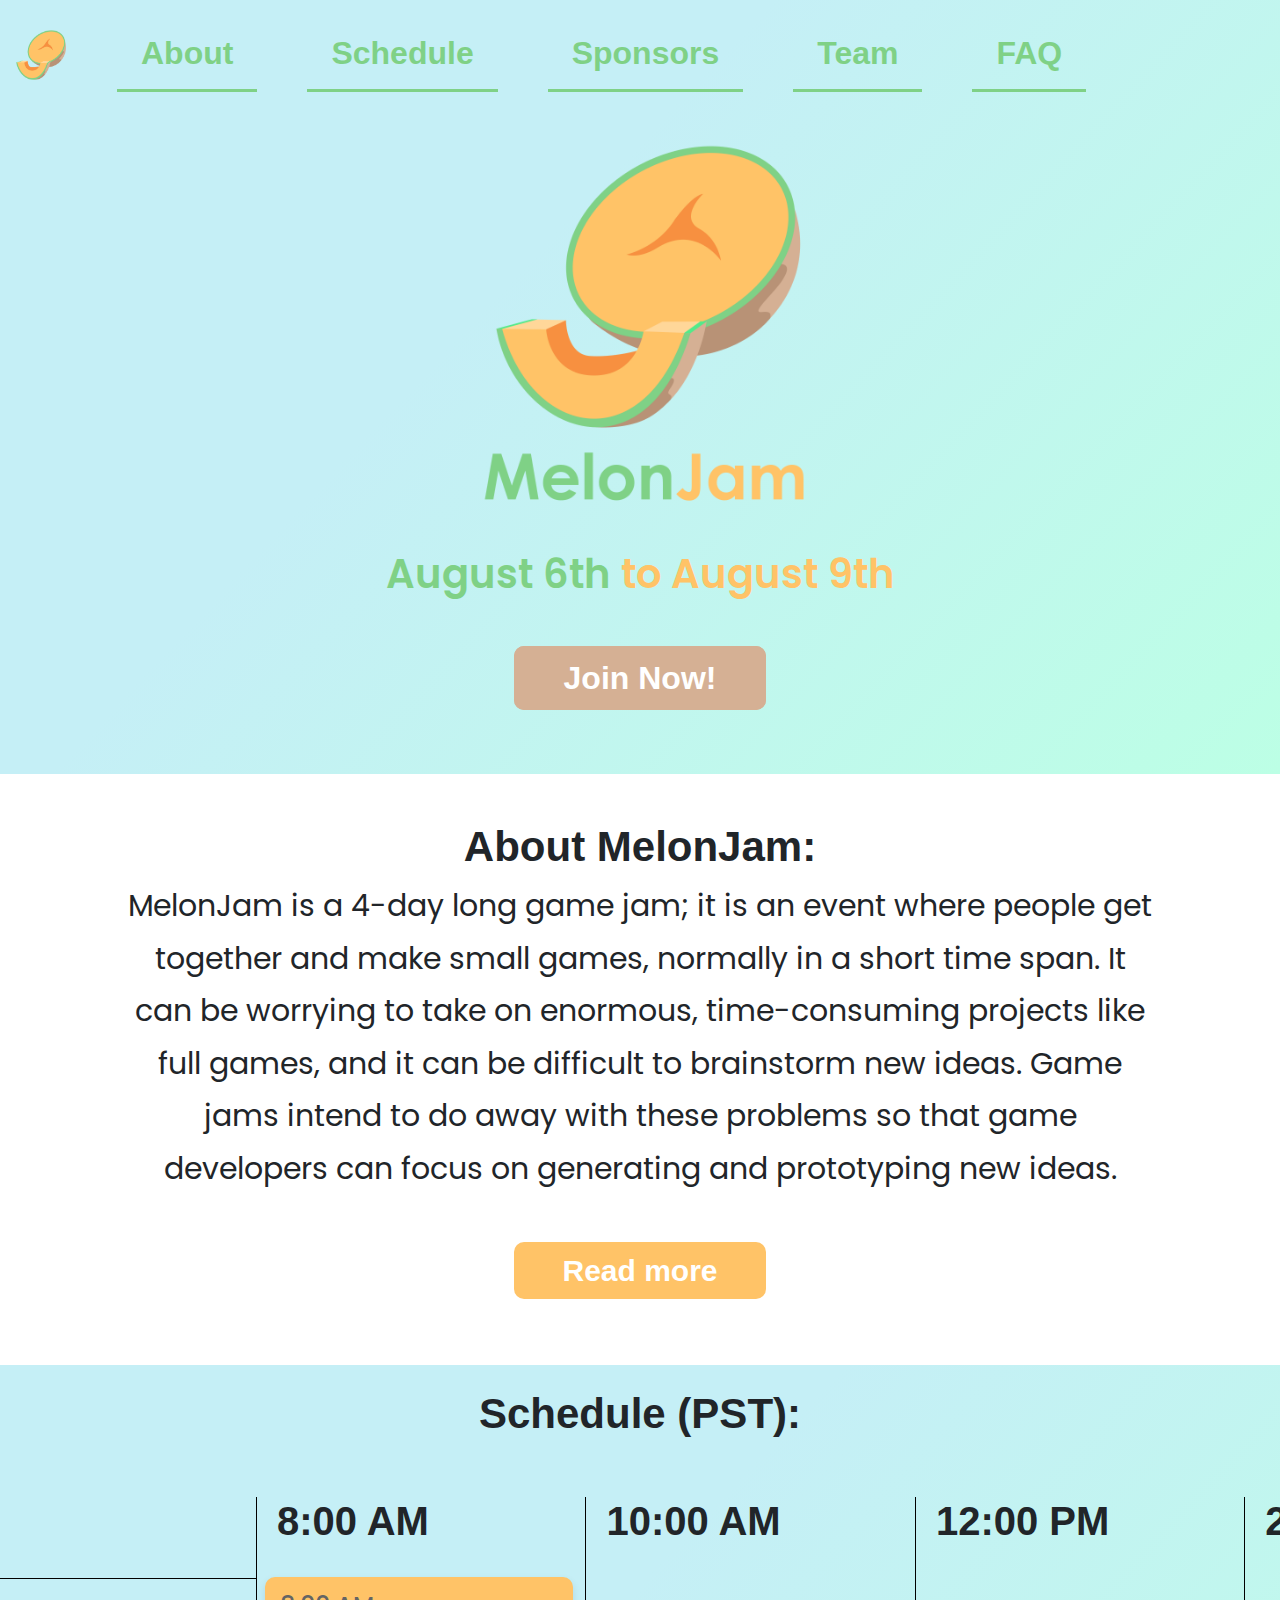
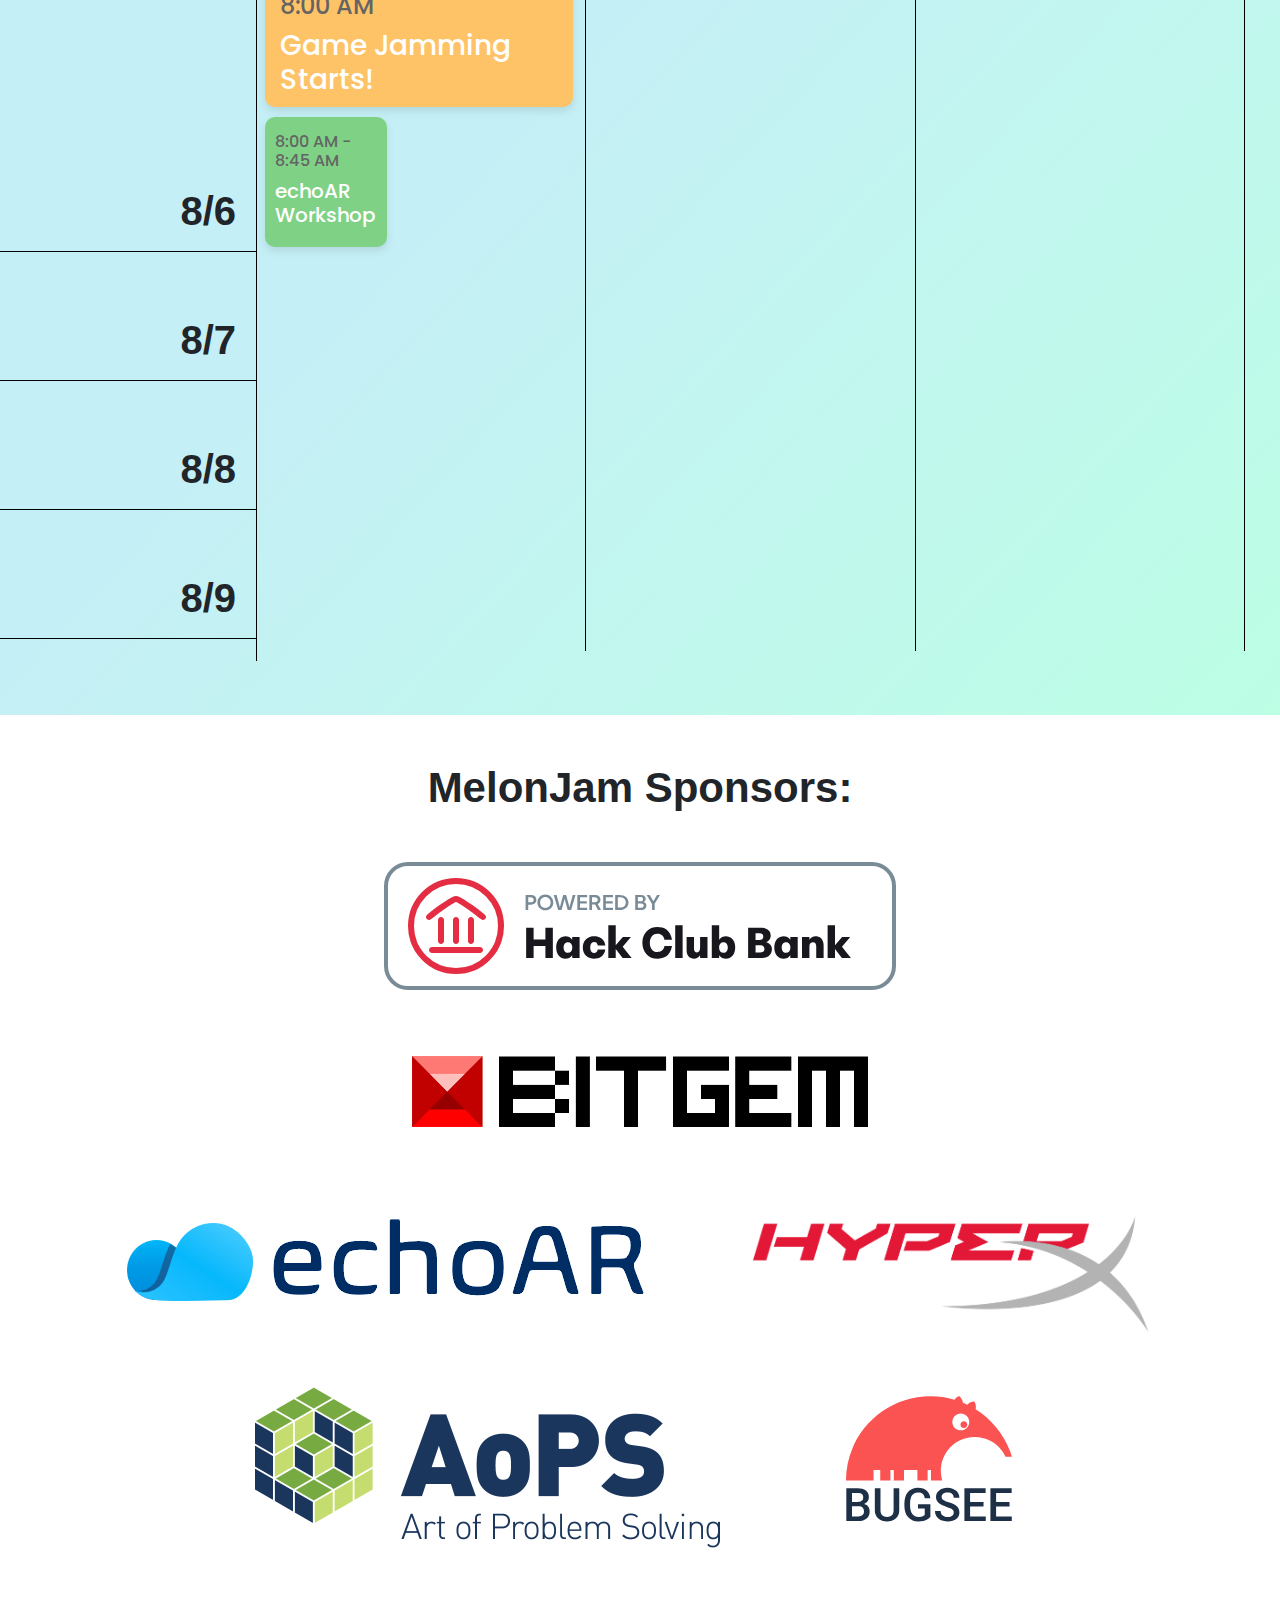
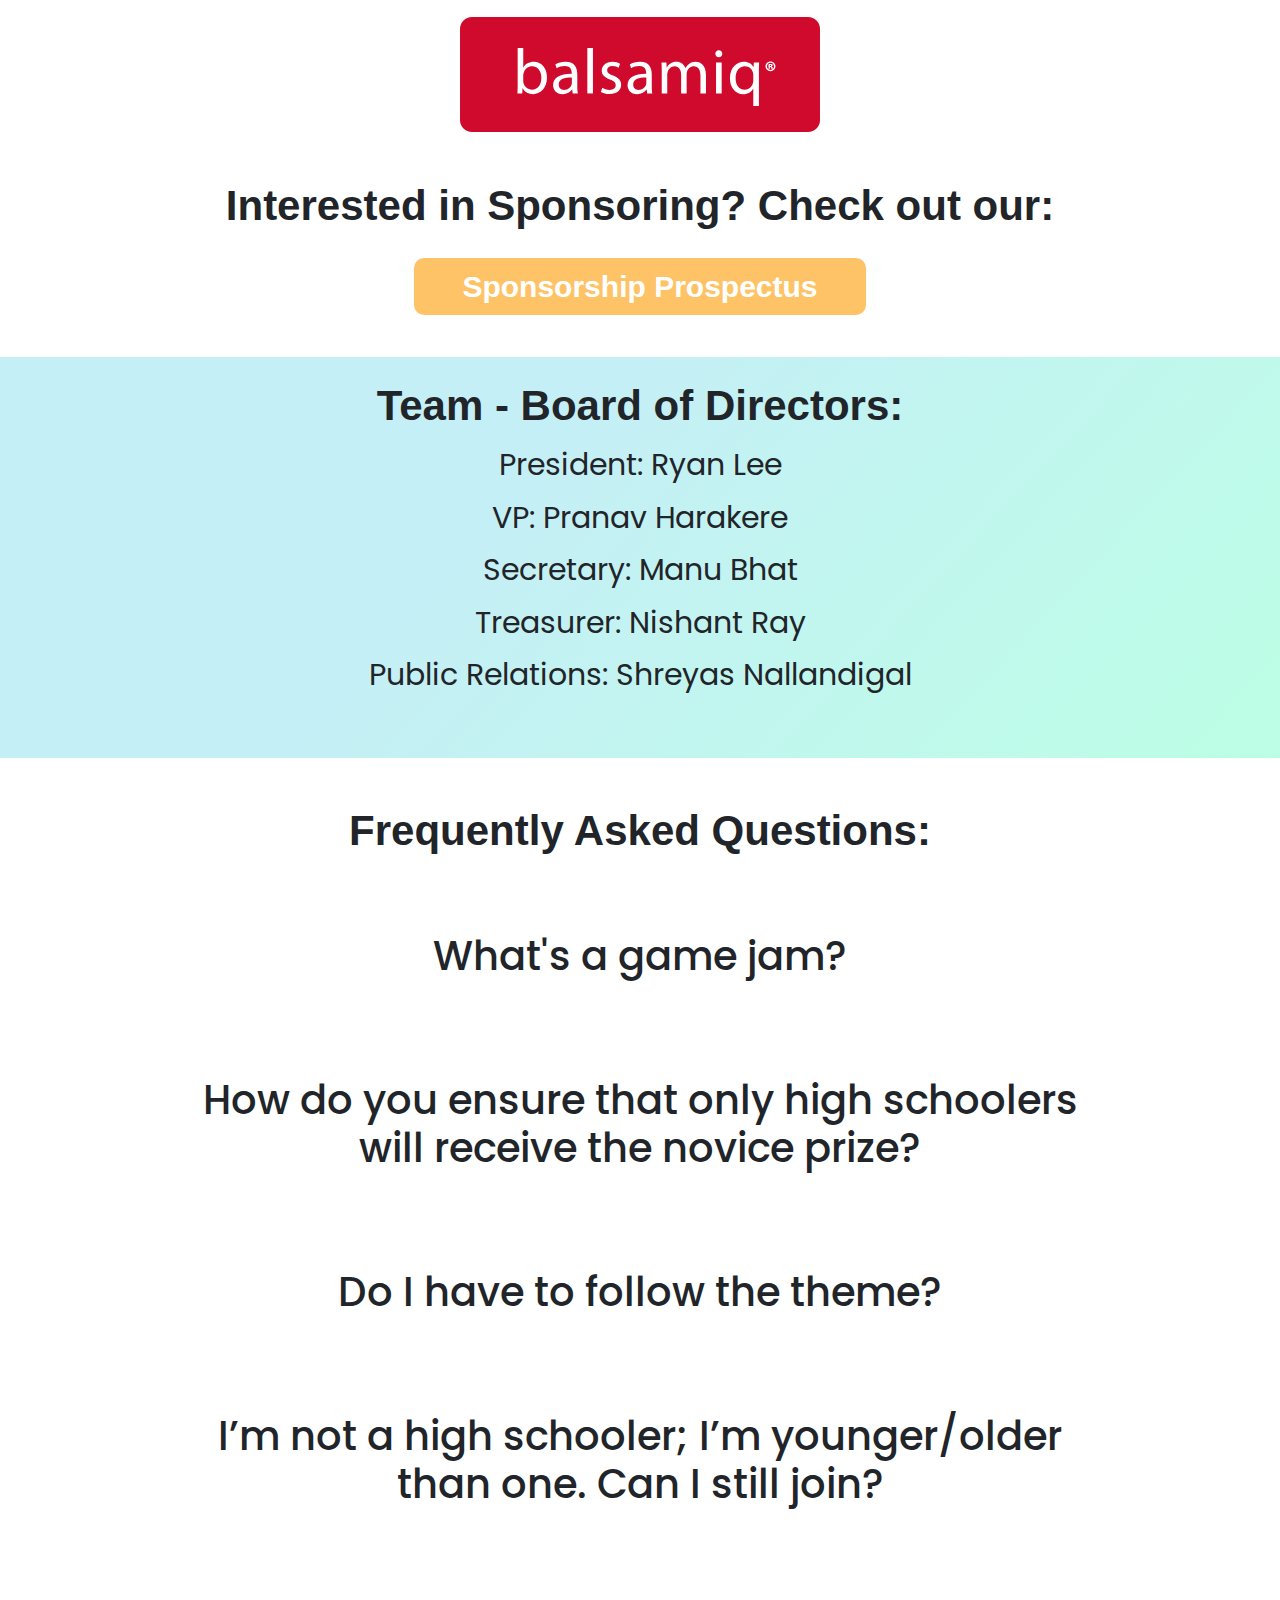
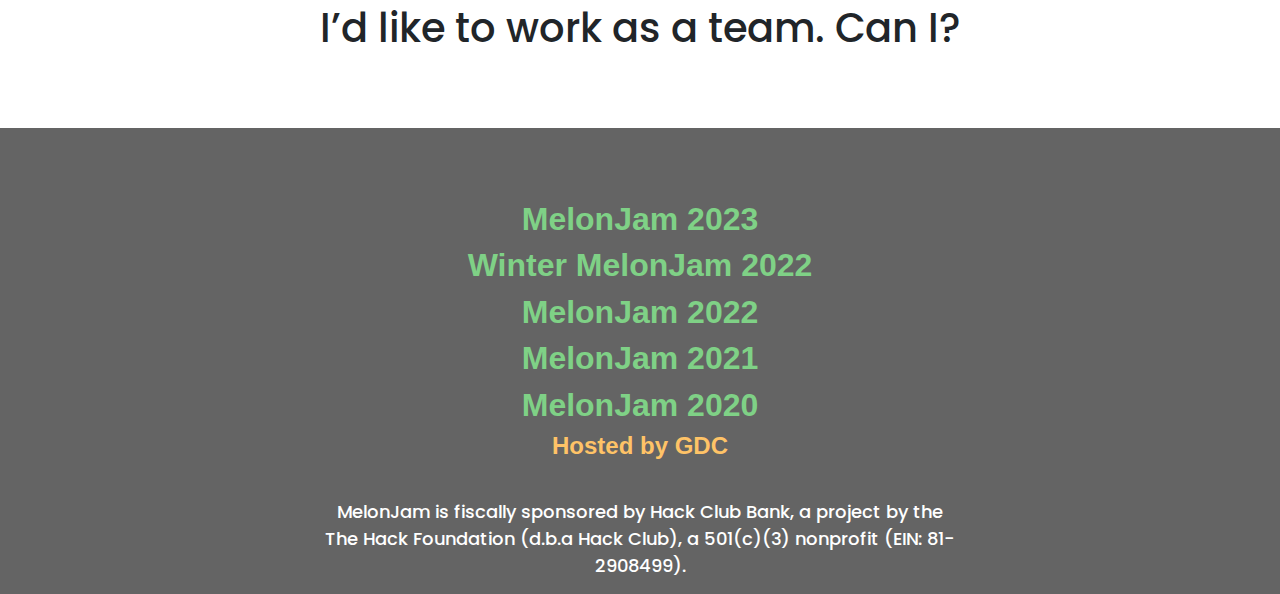
==== commit 7f0c3531: "Update footers of all melonjam pages" ====
--- a/2020.html
+++ b/2020.html
@@ -464,10 +464,11 @@
 
 	<footer id="footer">
 		<br><br><br>
-		<h1 class="footerMJ" onclick="window.open('https://gamedevclub.tech/melonjam/')">Winter MelonJam 2022</h1>
-		<h1 class="footerMJ" onclick="window.open('https://gamedevclub.tech/melonjam/2022')">MelonJam 2022</h1>
-		<h1 class="footerMJ" onclick="window.open('https://gamedevclub.tech/melonjam/2021')">MelonJam 2021</h1>
-		<h1 class="footerMJ" onclick="scrollToTop()">MelonJam 2020</h1>
+		<h2 class="footerMJ" onclick="window.open('https://gamedevclub.tech/melonjam/')">MelonJam 2023</h2>
+		<h2 class="footerMJ" onclick="window.open('https://gamedevclub.tech/melonjam/winter2022')">Winter MelonJam 2022</h2>
+		<h2 class="footerMJ" onclick="window.open('https://gamedevclub.tech/melonjam/2022')">MelonJam 2022</h2>
+		<h2 class="footerMJ" onclick="window.open('https://gamedevclub.tech/melonjam/2021')">MelonJam 2021</h2>
+		<h2 class="footerMJ" onclick="scrollToTop()">MelonJam 2020</h2>
 		<h4 class="footerGDC" onclick="window.location.href = 'https://cupertino-gdc.github.io/'">Hosted by GDC<h4>
 		<br>
 
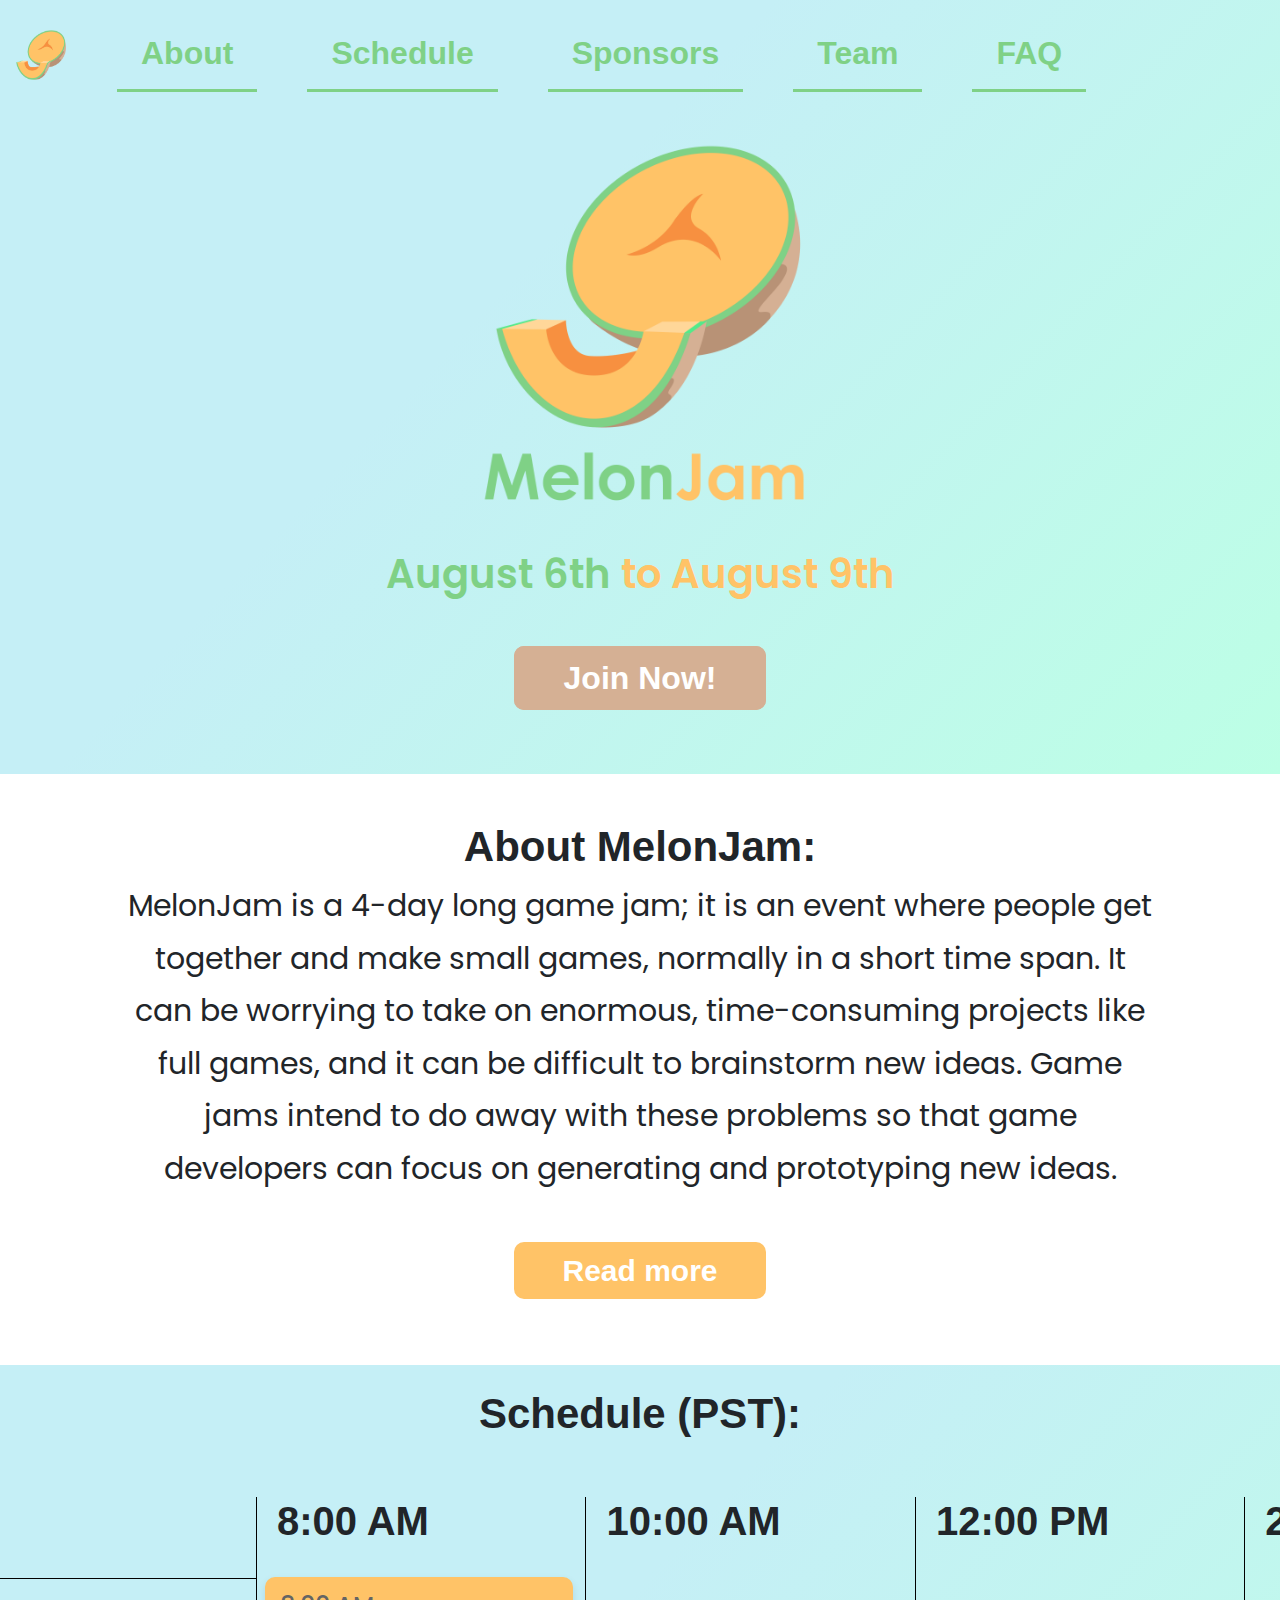
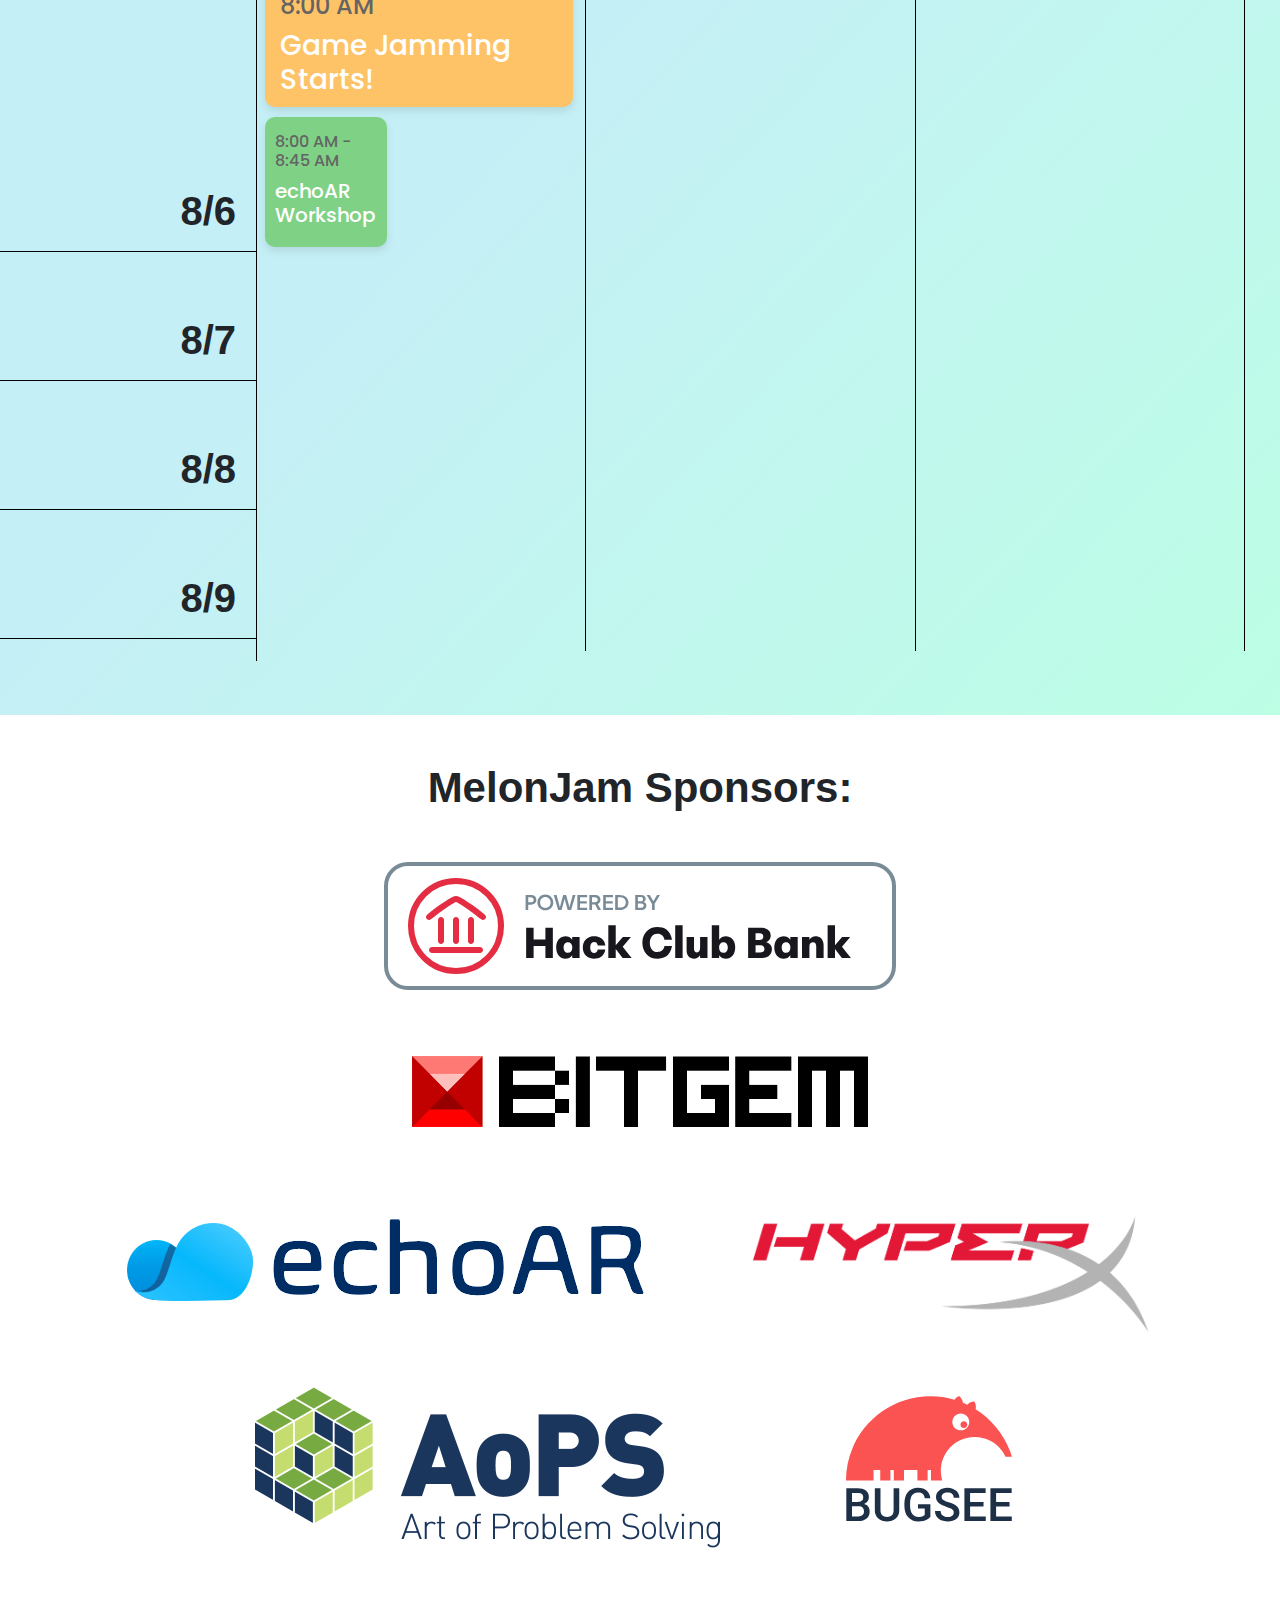
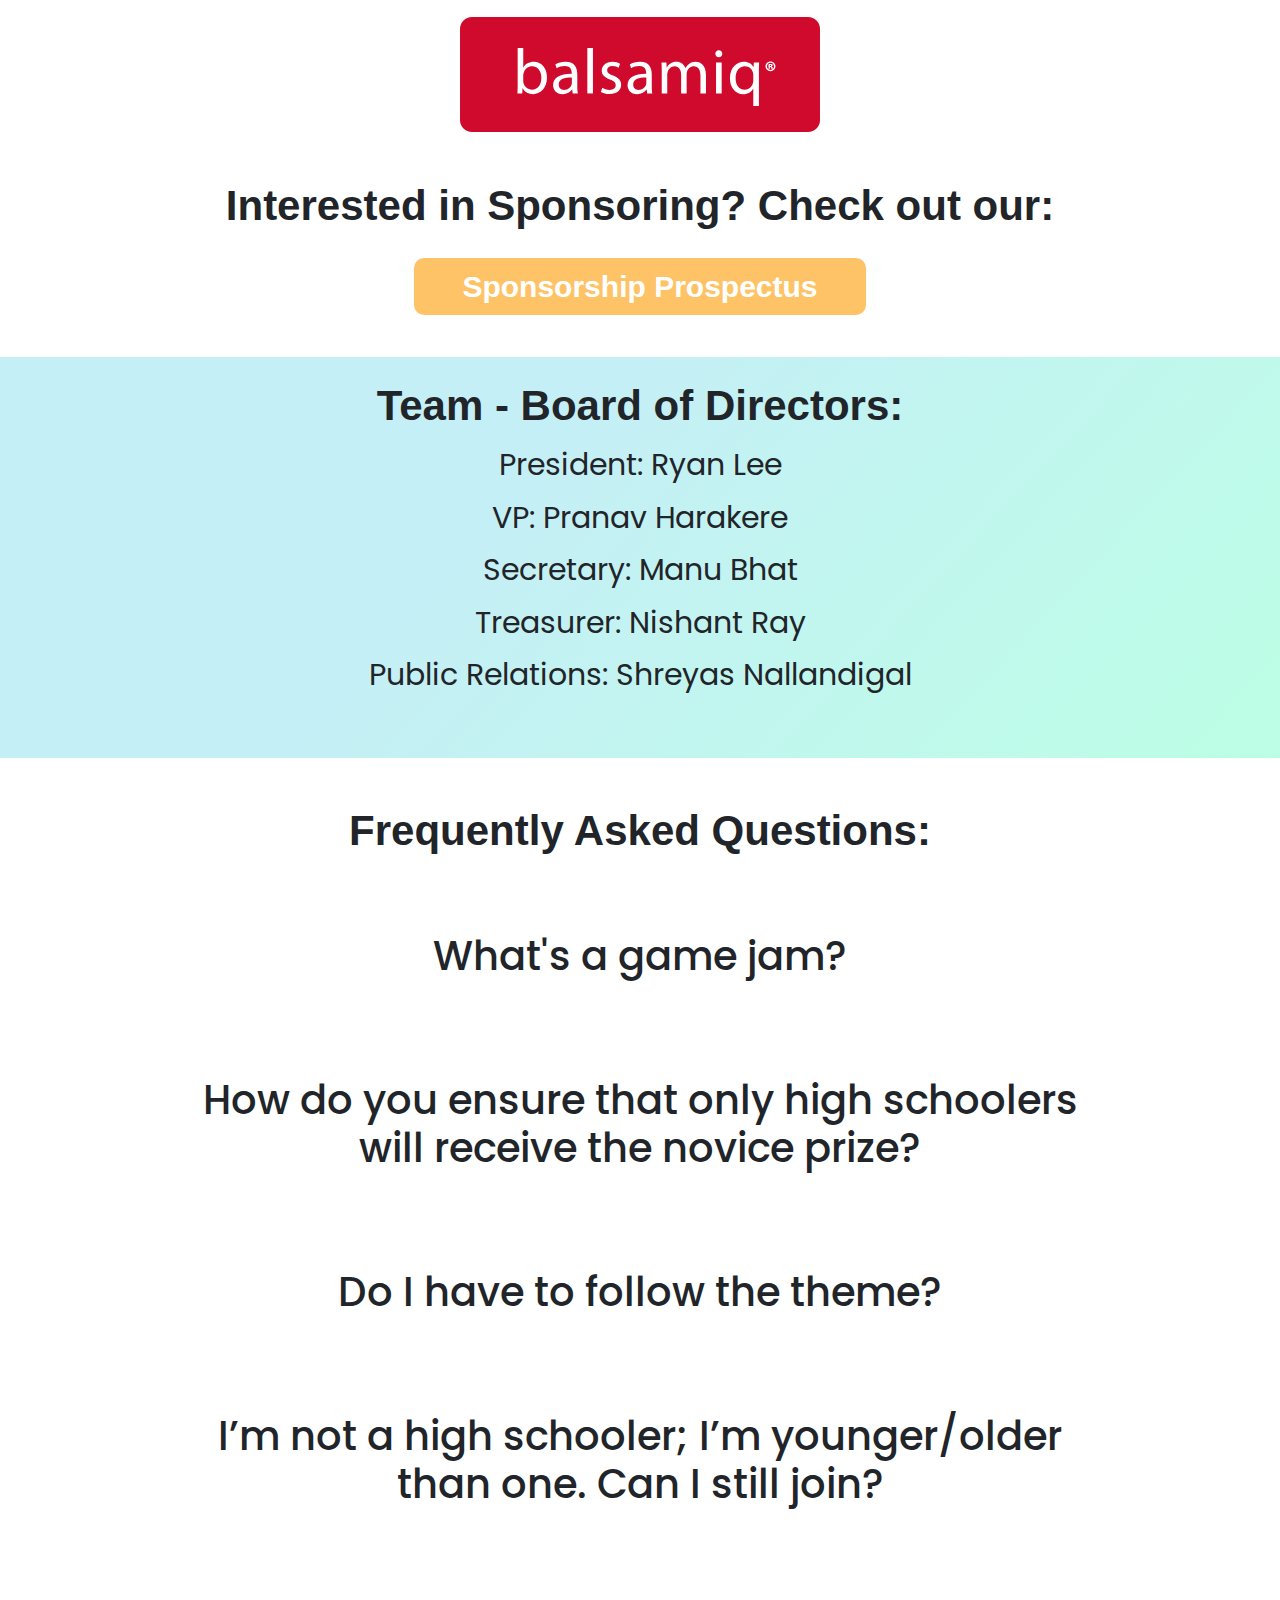
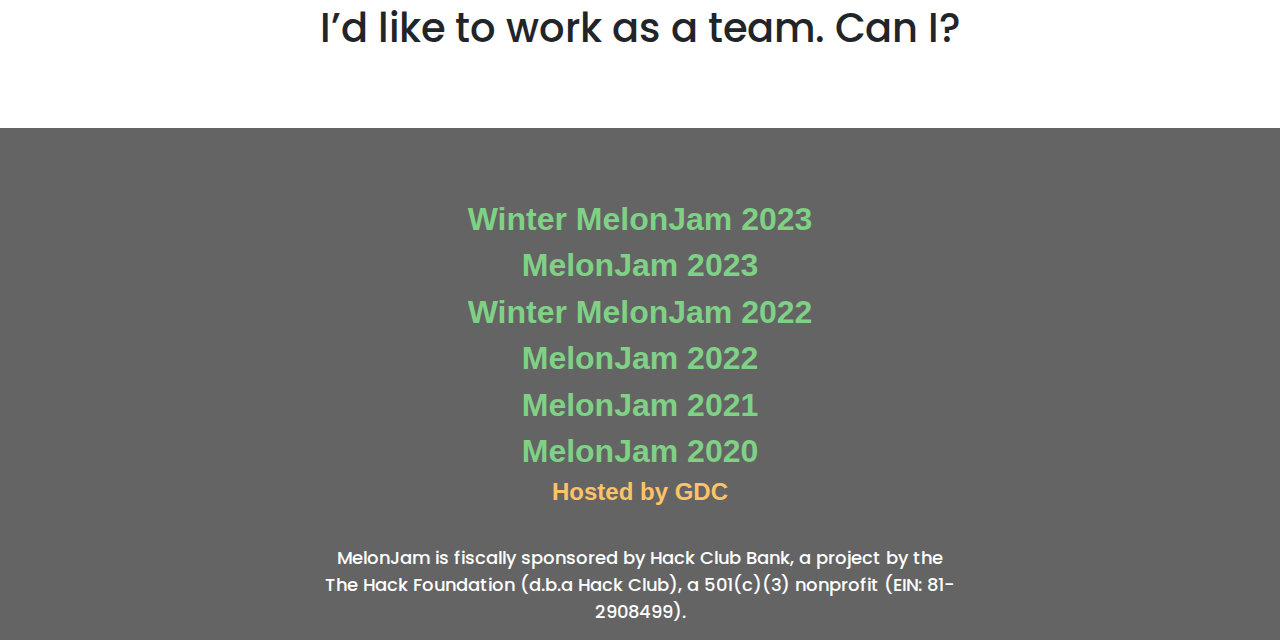
==== commit e271efa9: "add links to footers" ====
--- a/2020.html
+++ b/2020.html
@@ -464,10 +464,11 @@
 
 	<footer id="footer">
 		<br><br><br>
-		<h2 class="footerMJ" onclick="window.open('https://gamedevclub.tech/melonjam/')">MelonJam 2023</h2>
-		<h2 class="footerMJ" onclick="window.open('https://gamedevclub.tech/melonjam/winter2022')">Winter MelonJam 2022</h2>
-		<h2 class="footerMJ" onclick="window.open('https://gamedevclub.tech/melonjam/2022')">MelonJam 2022</h2>
-		<h2 class="footerMJ" onclick="window.open('https://gamedevclub.tech/melonjam/2021')">MelonJam 2021</h2>
+		<h2 class="footerMJ" onclick="window.open('./winter2023')">Winter MelonJam 2023</h2>
+		<h2 class="footerMJ" onclick="window.open('./')">MelonJam 2023</h2>
+		<h2 class="footerMJ" onclick="window.open('./winter2022')">Winter MelonJam 2022</h2>
+		<h2 class="footerMJ" onclick="window.open('./2022')">MelonJam 2022</h2>
+		<h2 class="footerMJ" onclick="window.open('./2021')">MelonJam 2021</h2>
 		<h2 class="footerMJ" onclick="scrollToTop()">MelonJam 2020</h2>
 		<h4 class="footerGDC" onclick="window.location.href = 'https://cupertino-gdc.github.io/'">Hosted by GDC<h4>
 		<br>
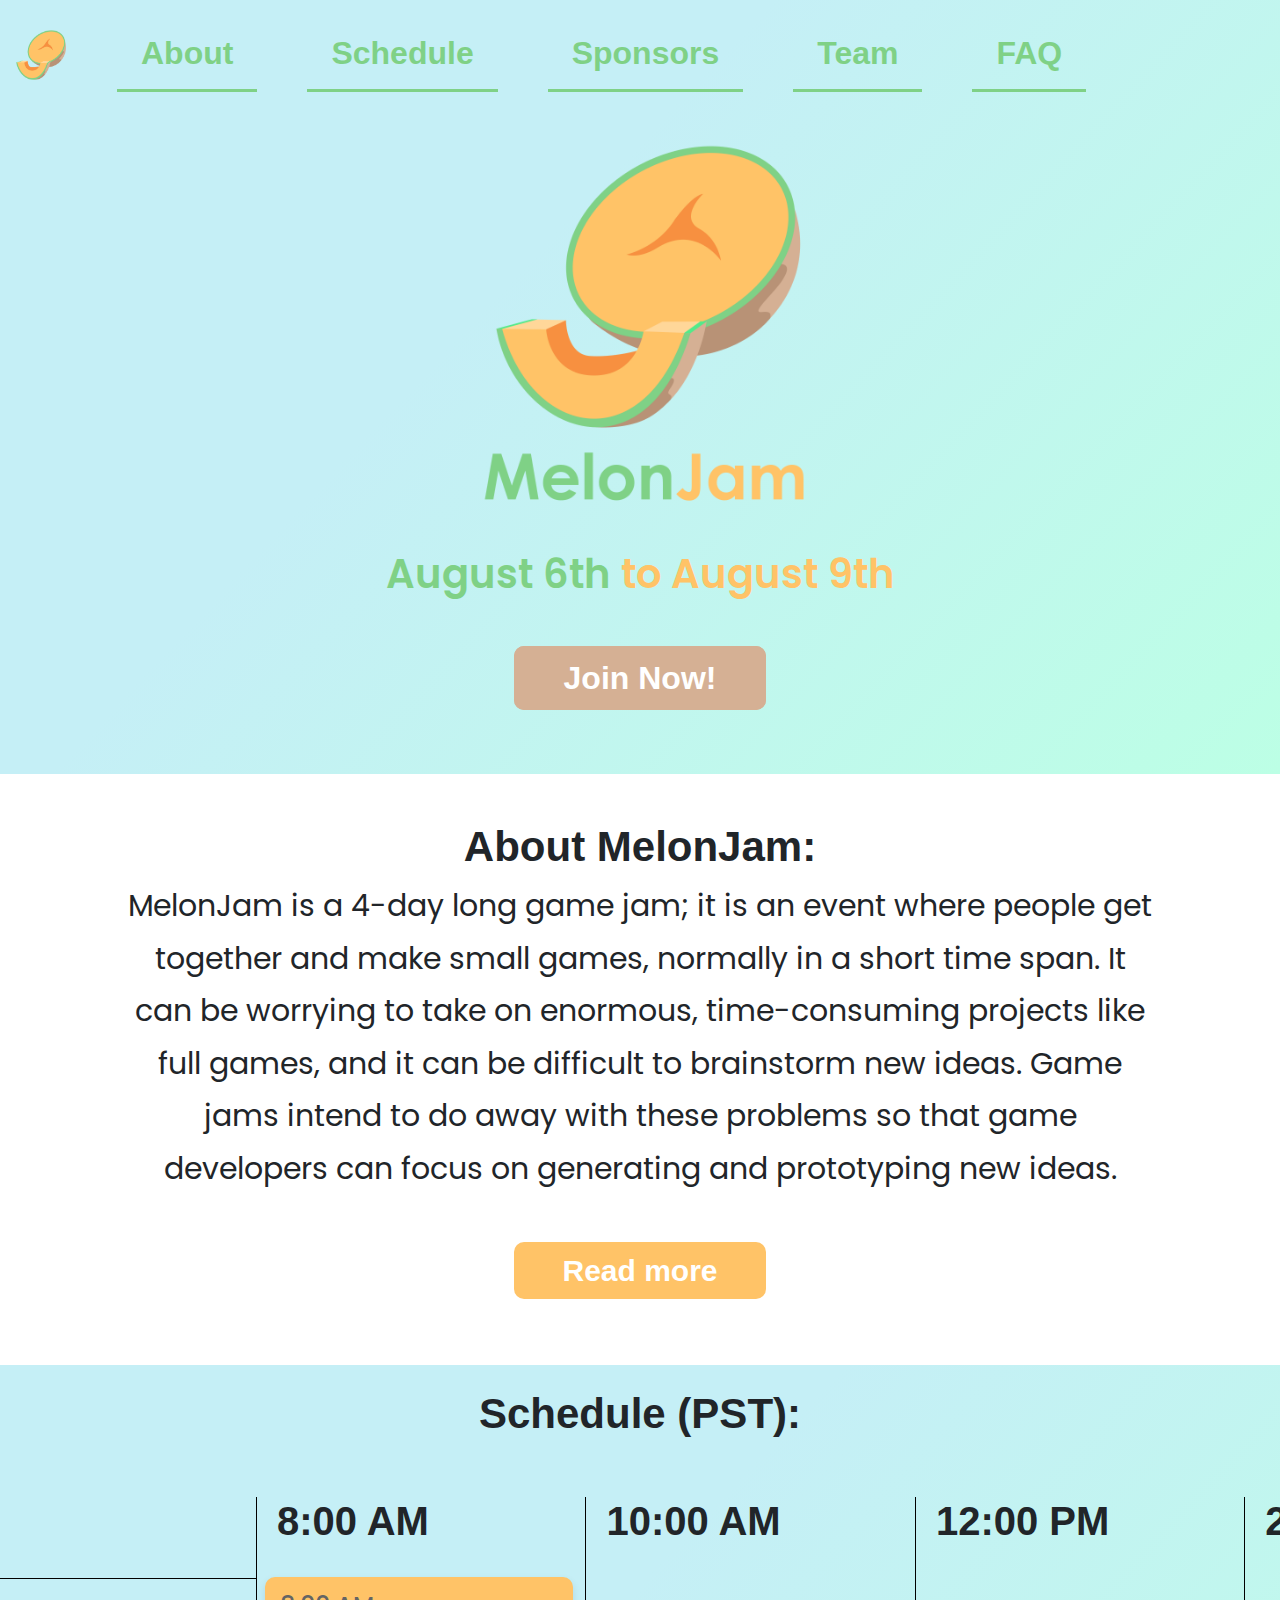
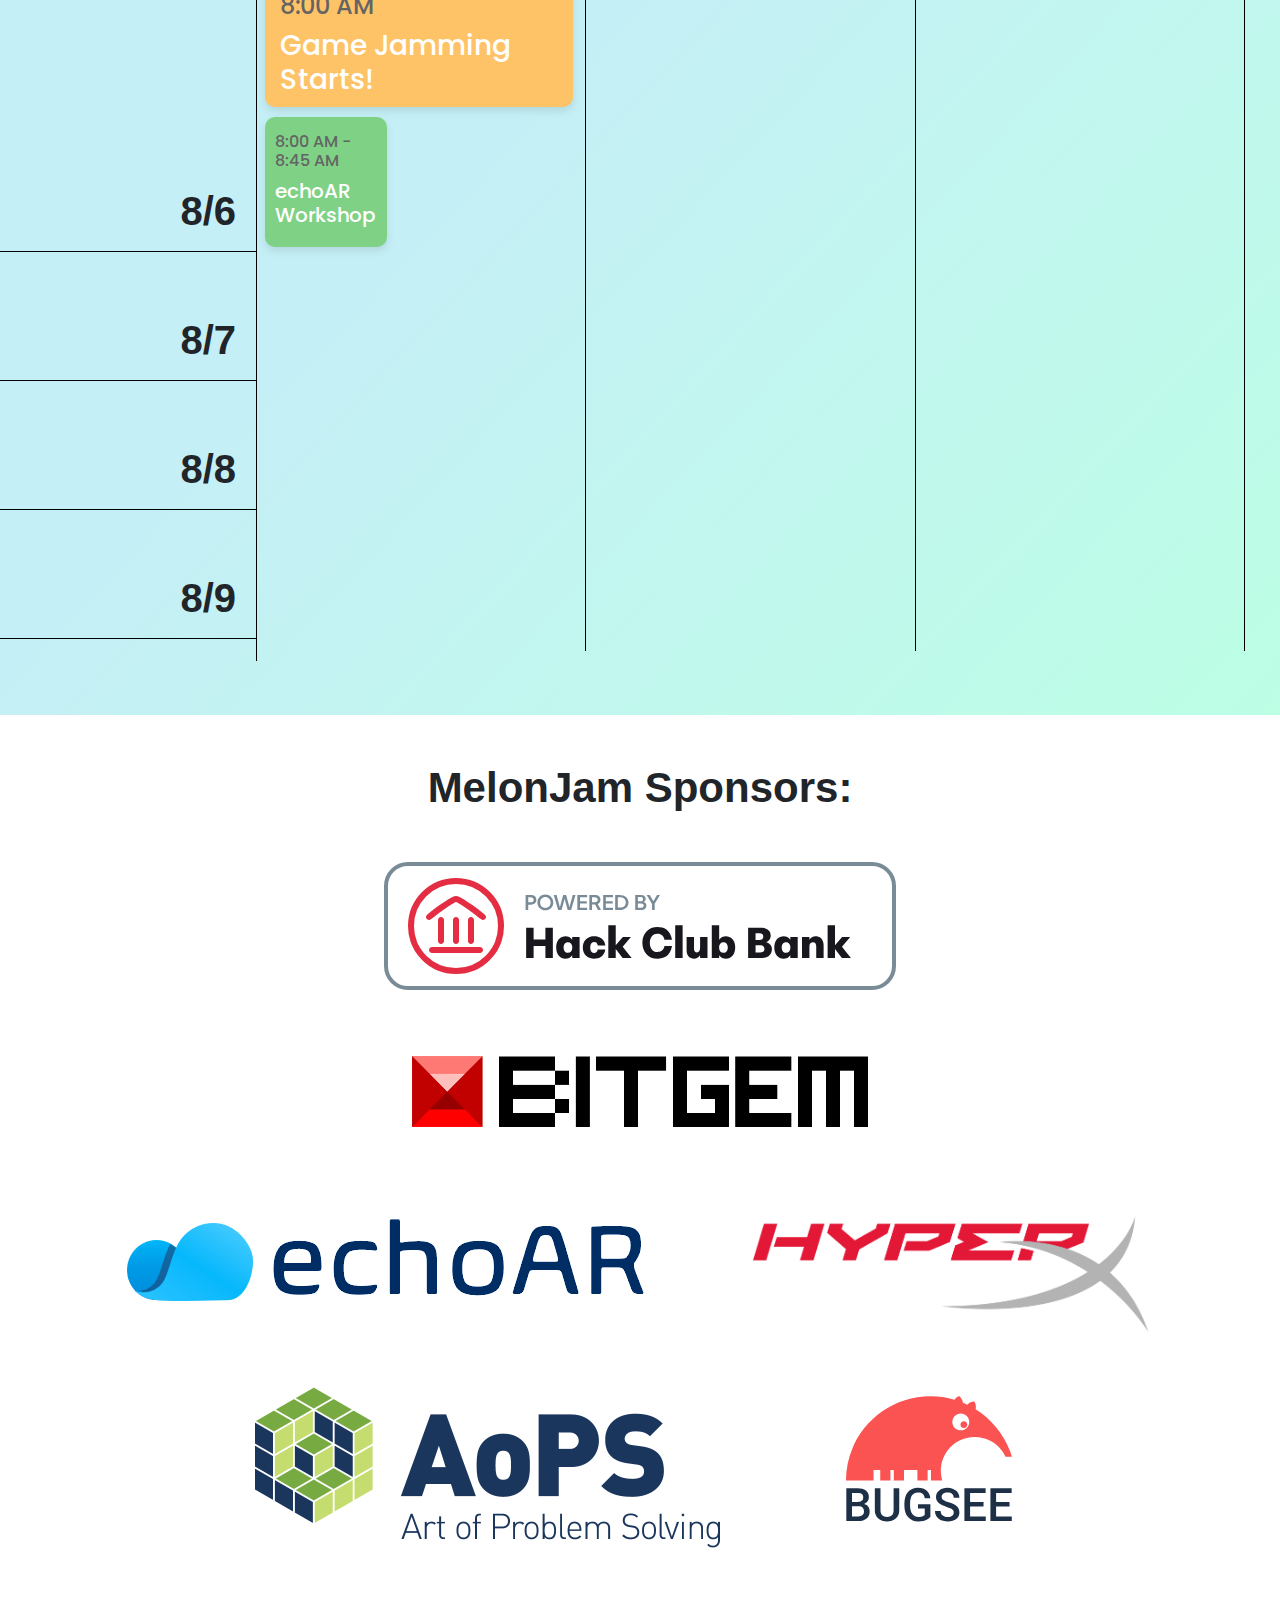
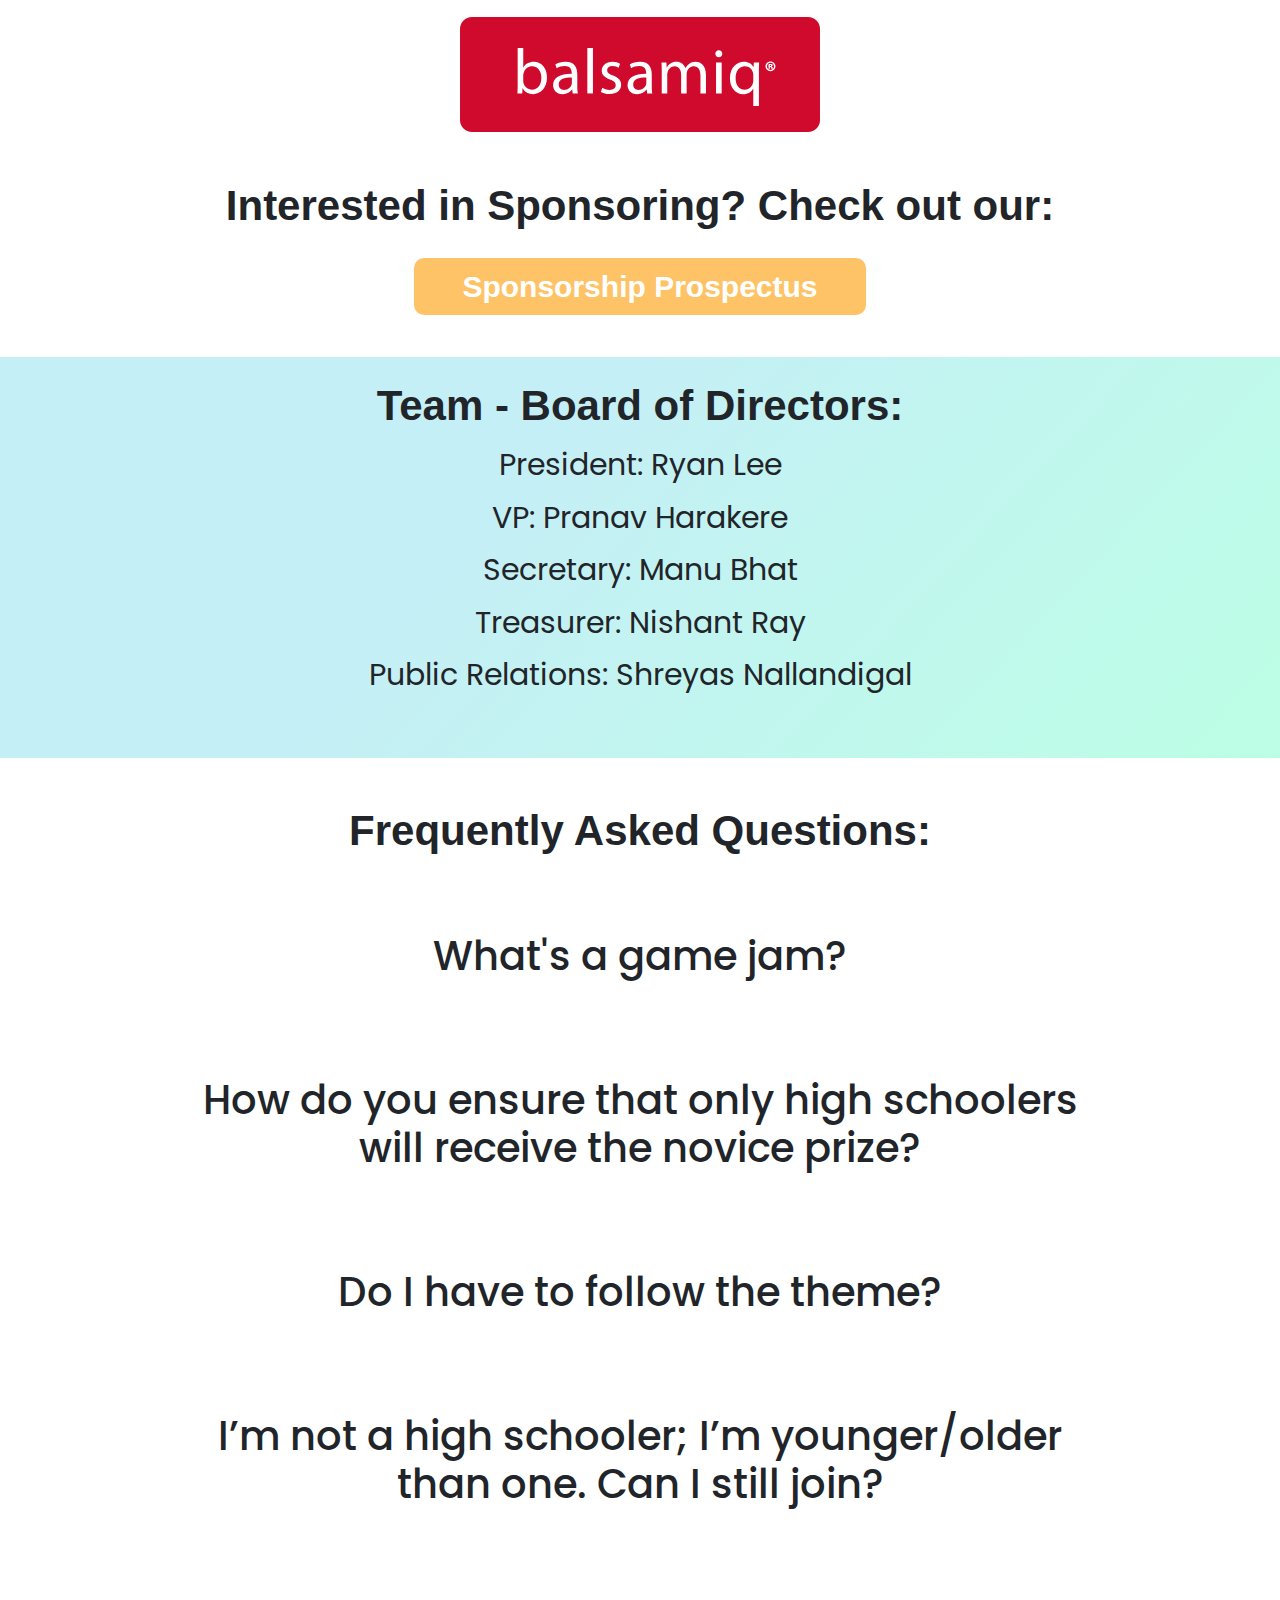
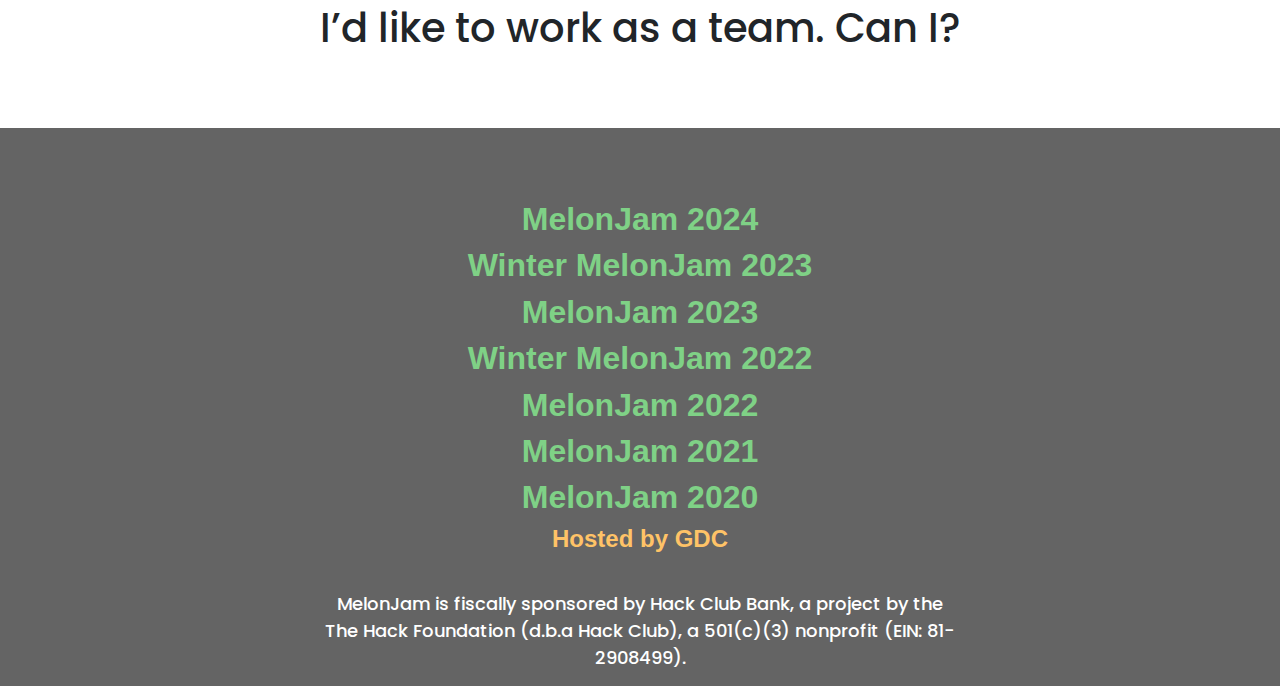
==== commit 82051244: "page for 2024 + adjust footers" ====
--- a/2020.html
+++ b/2020.html
@@ -464,8 +464,9 @@
 
 	<footer id="footer">
 		<br><br><br>
+		<h2 class="footerMJ" onclick="window.open('./')">MelonJam 2024</h2>
 		<h2 class="footerMJ" onclick="window.open('./winter2023')">Winter MelonJam 2023</h2>
-		<h2 class="footerMJ" onclick="window.open('./')">MelonJam 2023</h2>
+		<h2 class="footerMJ" onclick="window.open('./2023')">MelonJam 2023</h2>
 		<h2 class="footerMJ" onclick="window.open('./winter2022')">Winter MelonJam 2022</h2>
 		<h2 class="footerMJ" onclick="window.open('./2022')">MelonJam 2022</h2>
 		<h2 class="footerMJ" onclick="window.open('./2021')">MelonJam 2021</h2>
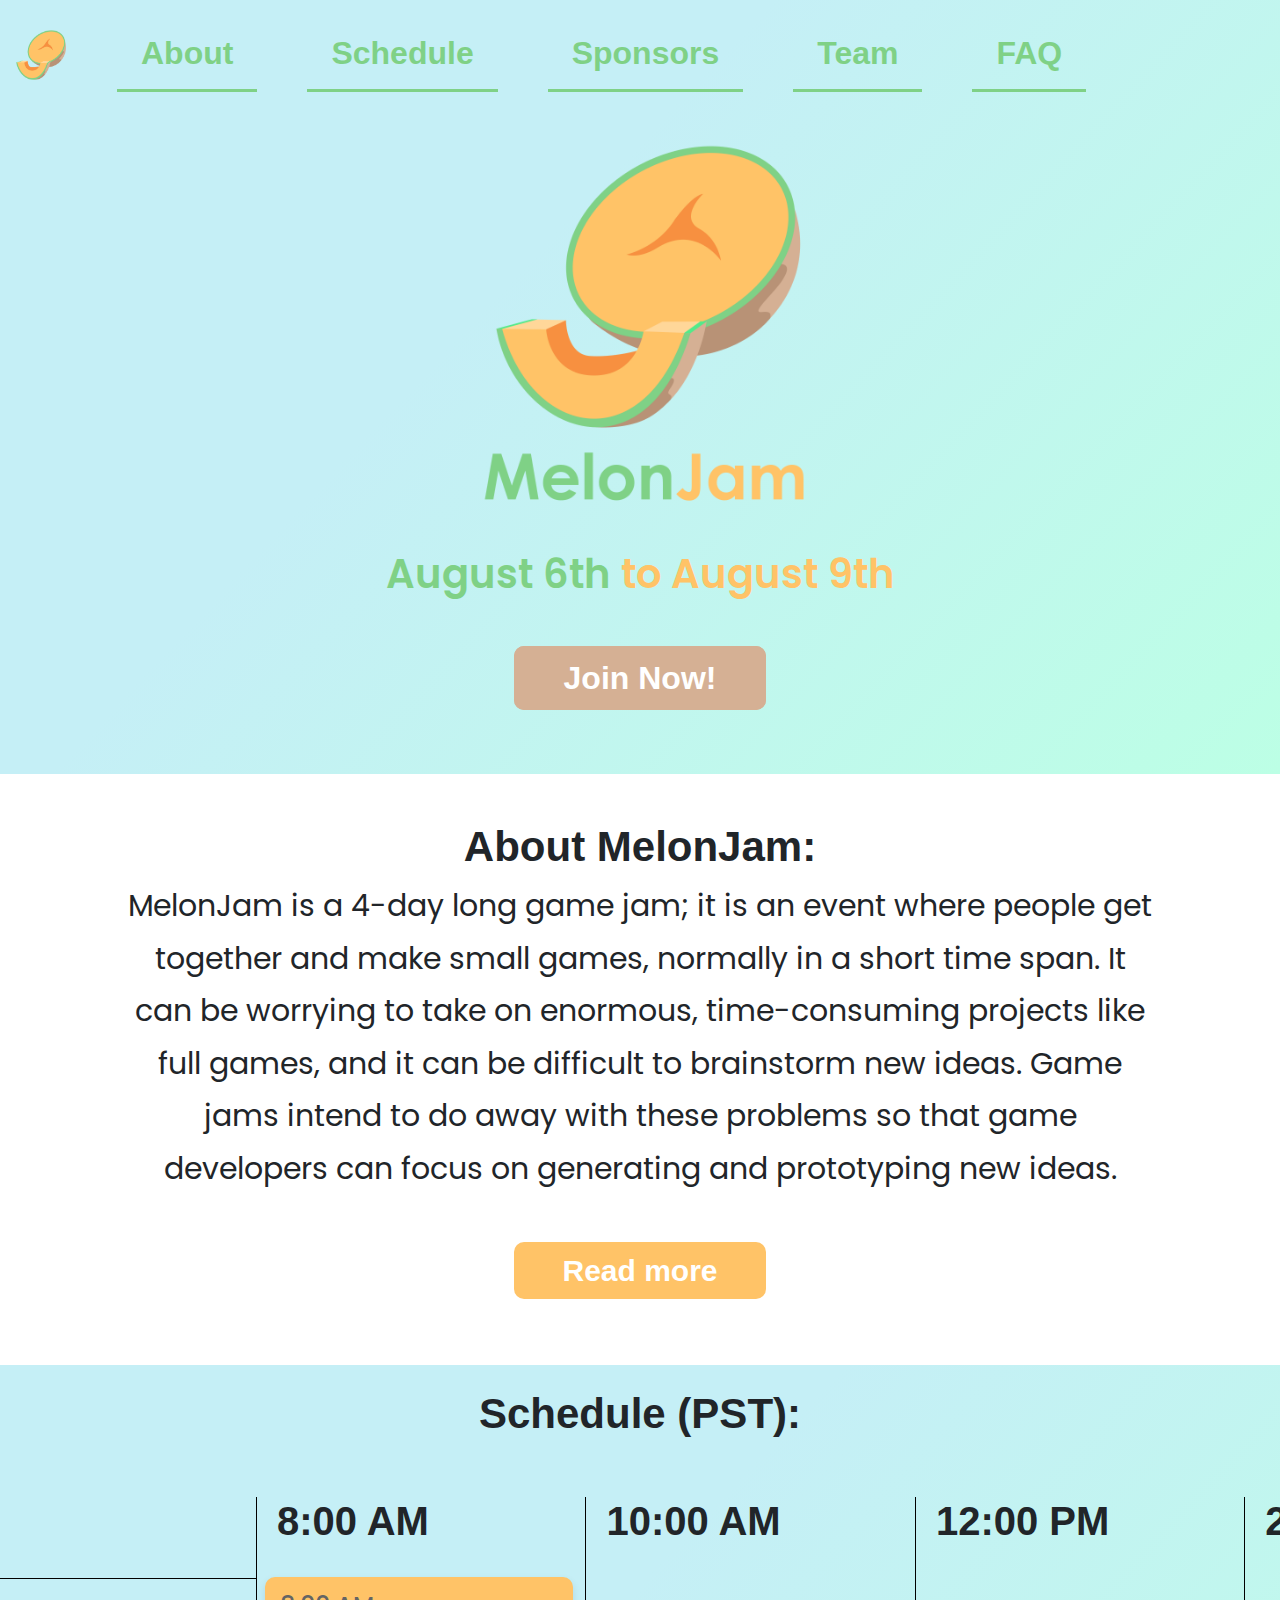
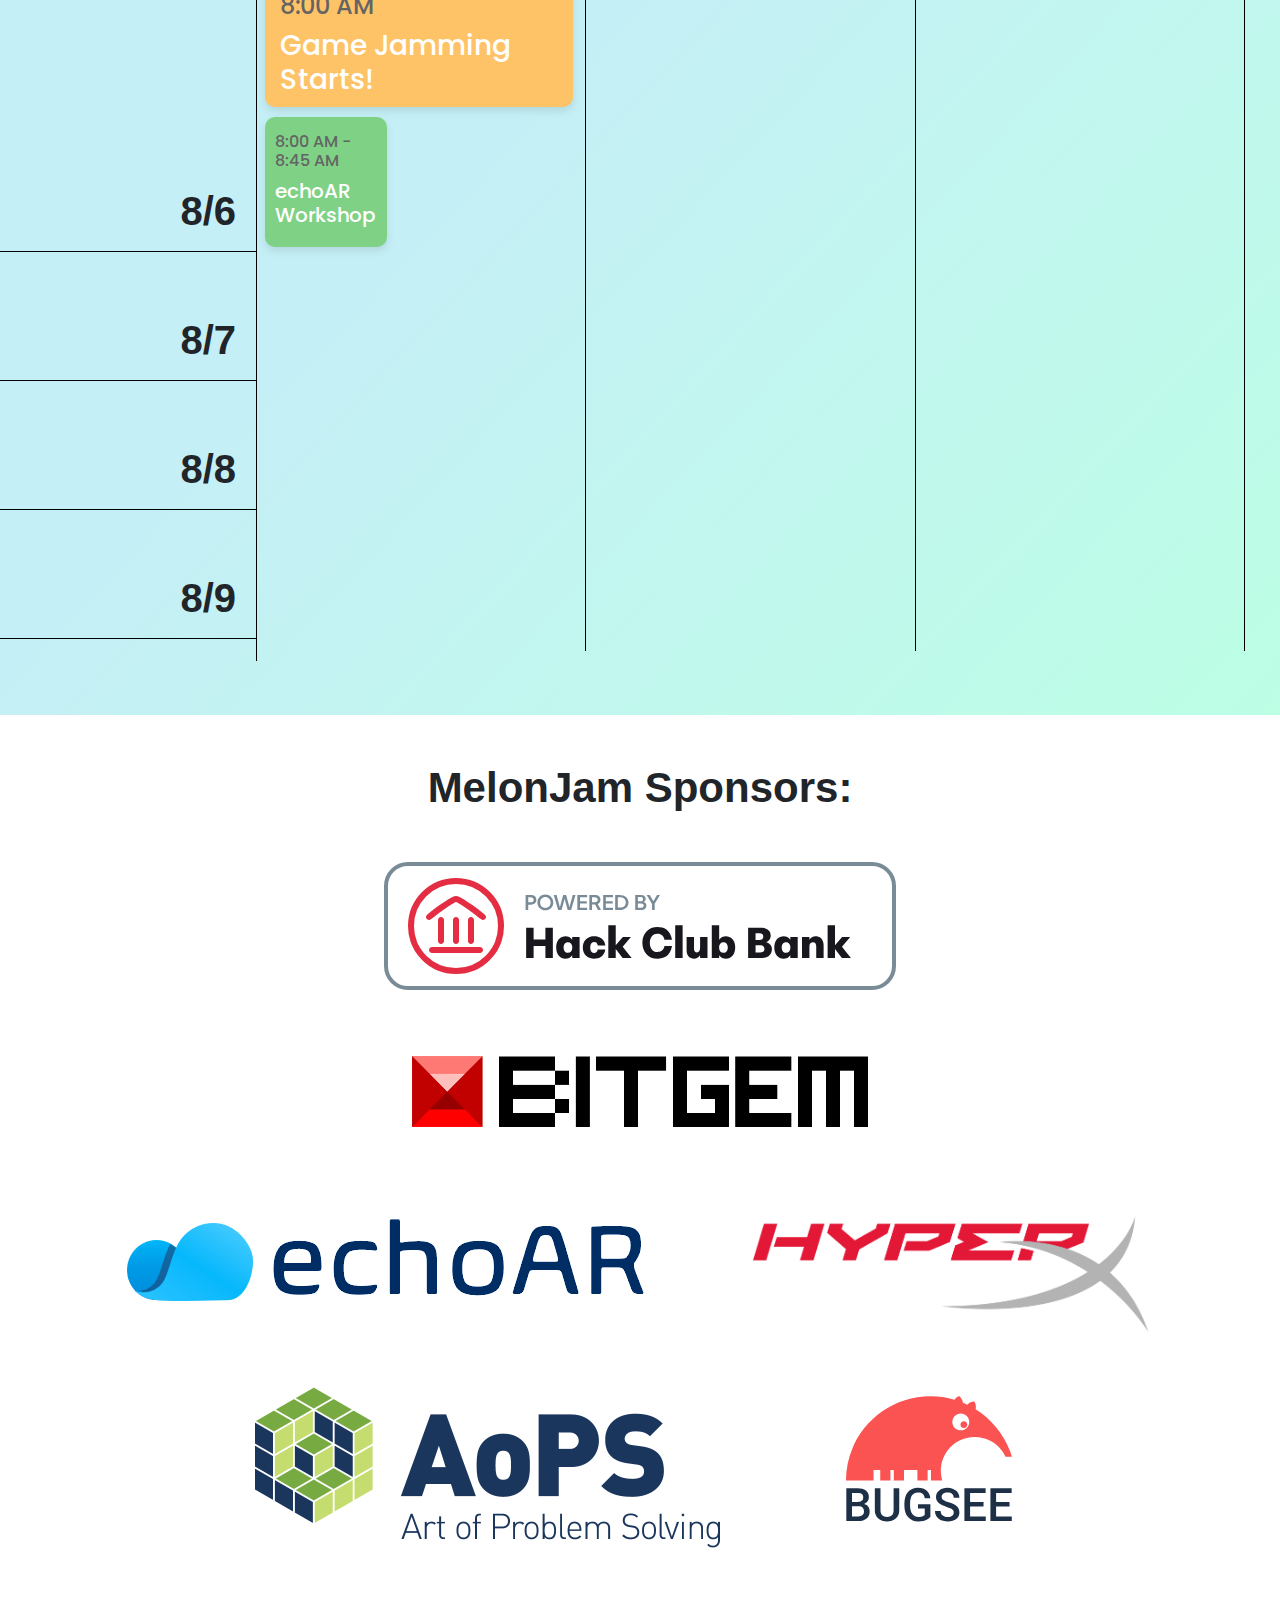
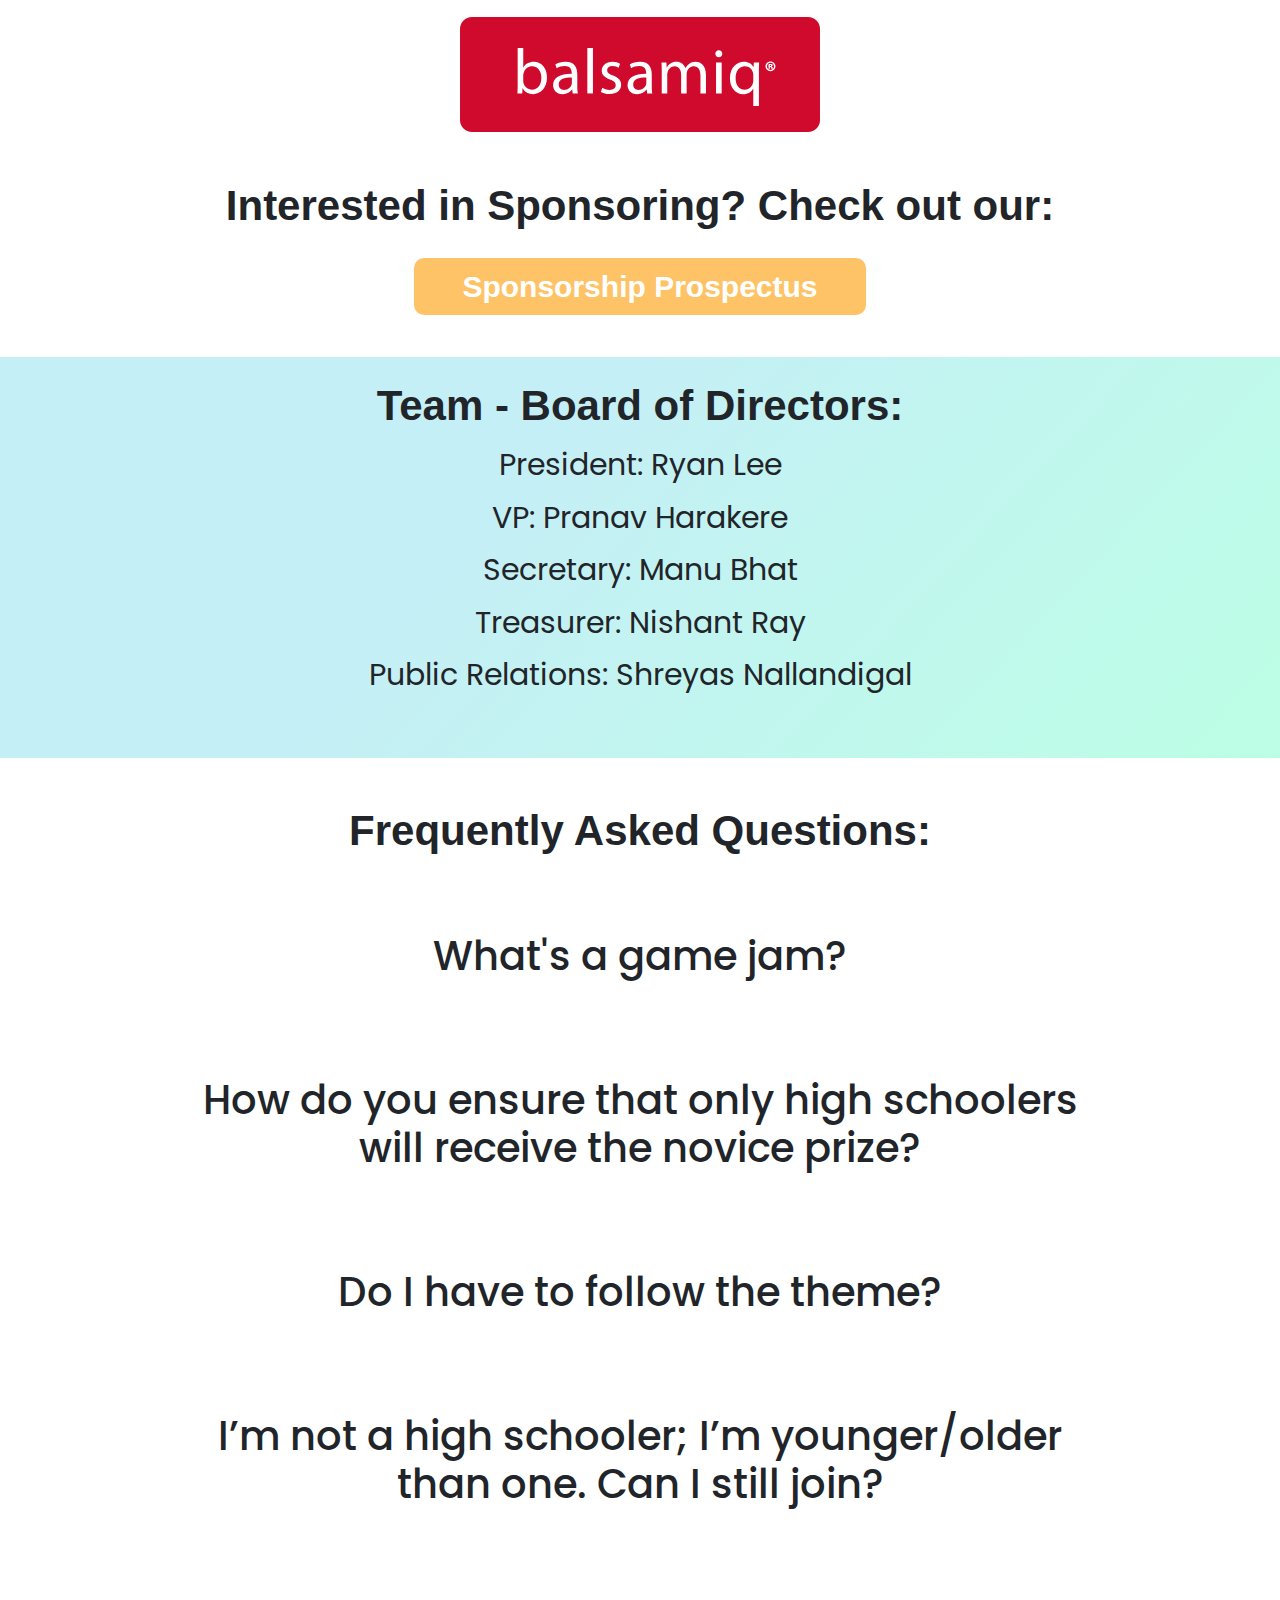
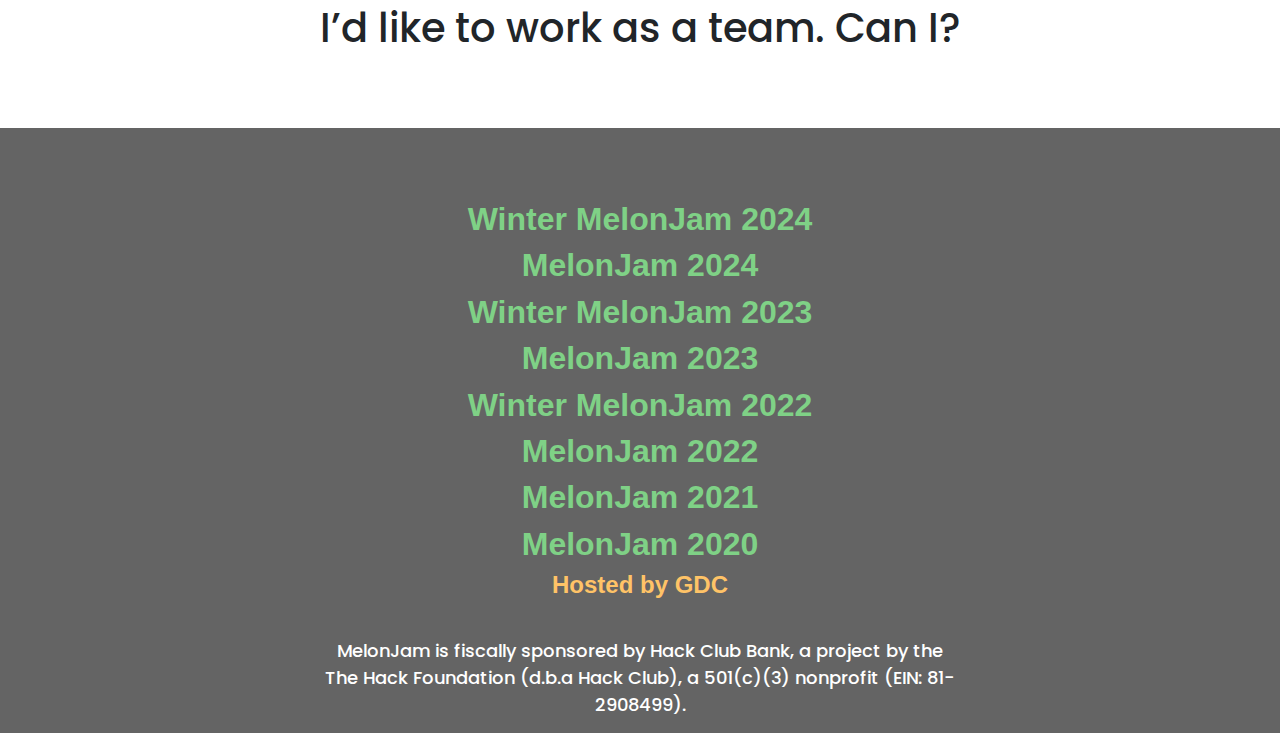
==== commit c2693ed6: "update footer" ====
--- a/2020.html
+++ b/2020.html
@@ -464,7 +464,8 @@
 
 	<footer id="footer">
 		<br><br><br>
-		<h2 class="footerMJ" onclick="window.open('./')">MelonJam 2024</h2>
+		<h2 class="footerMJ" onclick="window.open('./')">Winter MelonJam 2024</h2> <!-- new -->
+		<h2 class="footerMJ" onclick="window.open('./2024')">MelonJam 2024</h2>
 		<h2 class="footerMJ" onclick="window.open('./winter2023')">Winter MelonJam 2023</h2>
 		<h2 class="footerMJ" onclick="window.open('./2023')">MelonJam 2023</h2>
 		<h2 class="footerMJ" onclick="window.open('./winter2022')">Winter MelonJam 2022</h2>
